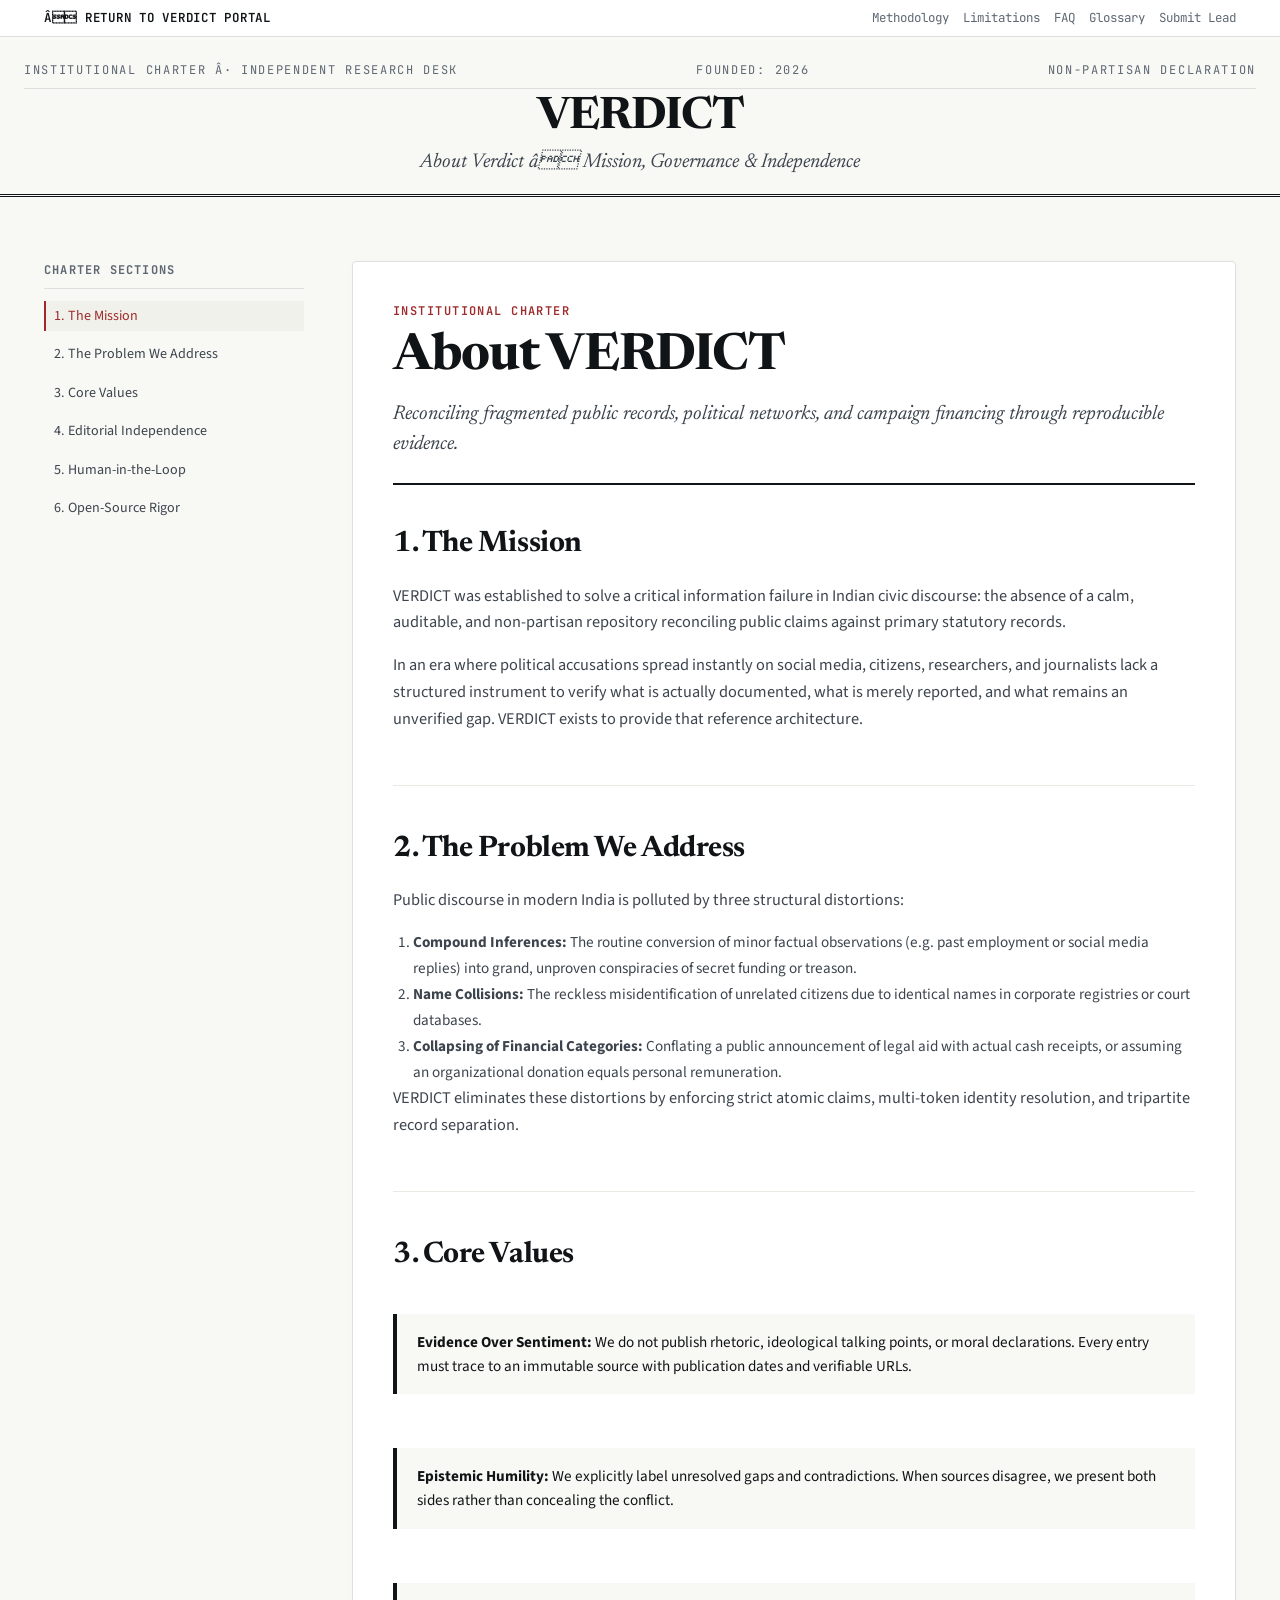
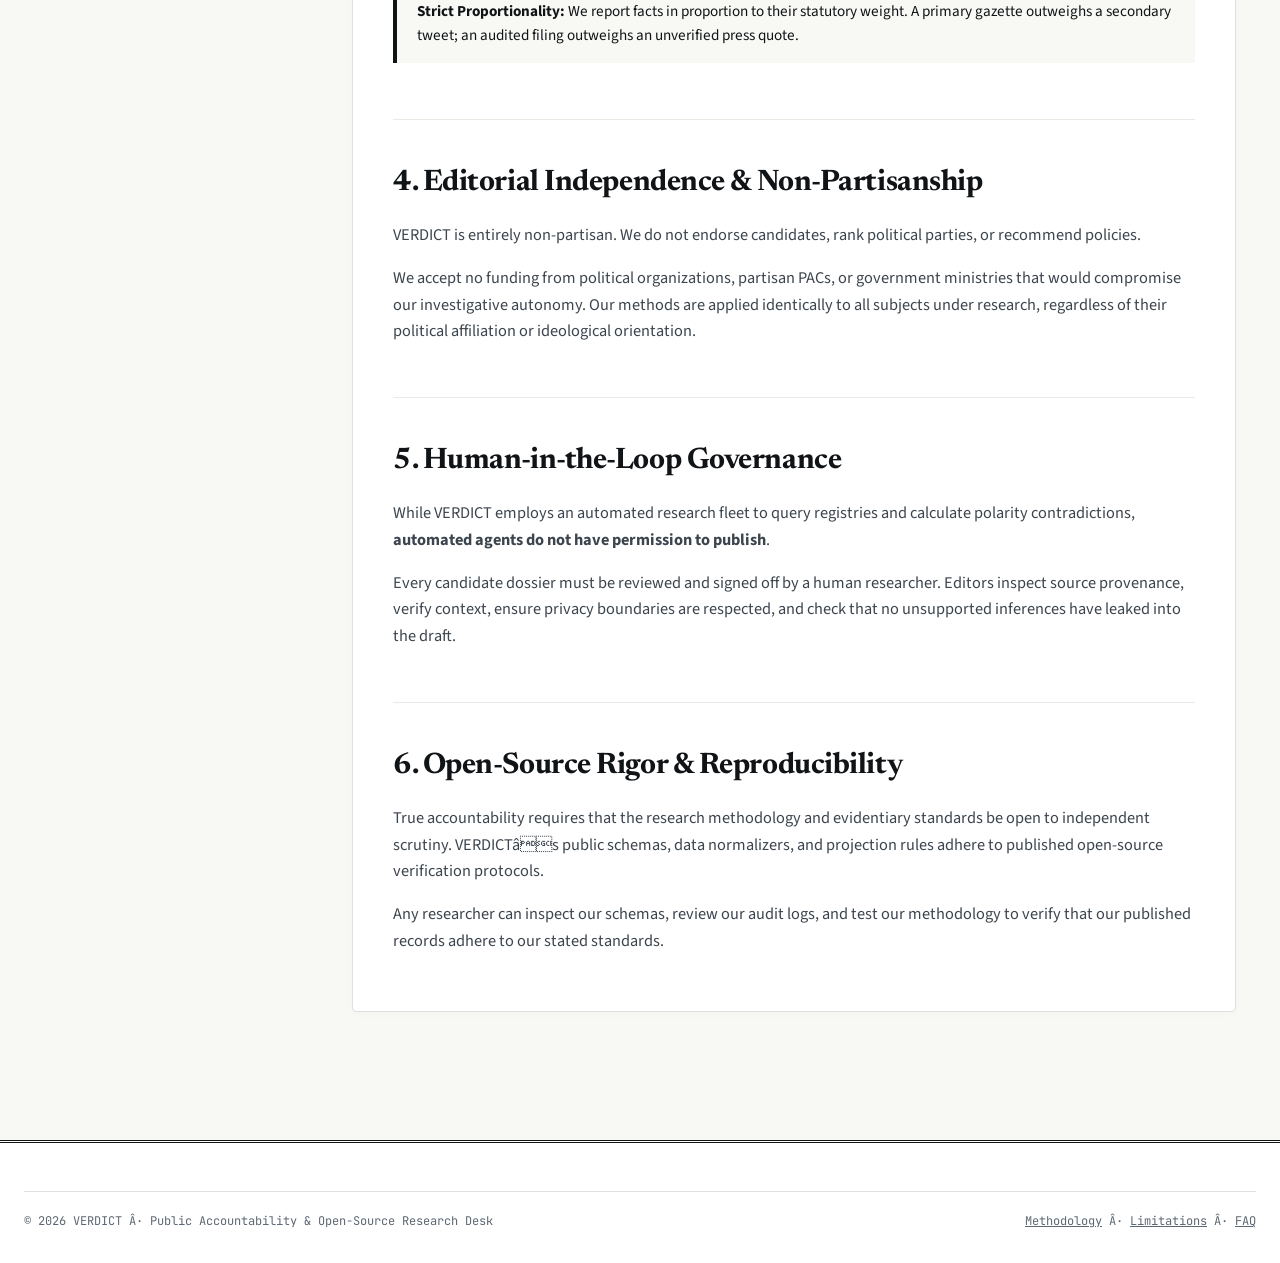
==== about.html @ 68ab7058 "Sync public dossier and historical X research layer" ====
<!doctype html>
<html lang="en">
<head>
  <meta charset="utf-8">
  <meta name="viewport" content="width=device-width, initial-scale=1">
  <meta name="robots" content="index, follow">
  <title>About VERDICT Â· Institutional Charter &amp; Mission</title>
  <meta name="description" content="The mission, governance, and institutional charter of VERDICT: independent, evidence-first public accountability research in India.">
  <link rel="stylesheet" href="./css/style.css">
  <link rel="icon" href="data:image/svg+xml,<svg xmlns=%22http://www.w3.org/2000/svg%22 viewBox=%220 0 100 100%22><text y=%22.9em%22 font-size=%2290%22>âï¸</text></svg>">
</head>
<body>

  <!-- Top Utility Bar -->
  <aside class="top-utility" aria-label="Publication status">
    <div class="top-utility-inner">
      <div class="utility-left">
        <a href="./" class="live-pill" style="color: var(--ink);">
          â Return to VERDICT Portal
        </a>
      </div>
      <div class="utility-right">
        <a href="./methodology.html">Methodology</a>
        <a href="./limitations.html">Limitations</a>
        <a href="./faq.html">FAQ</a>
        <a href="./glossary.html">Glossary</a>
        <a href="./contribute.html">Submit Lead</a>
      </div>
    </div>
  </aside>

  <!-- Editorial Masthead (Compact) -->
  <header class="masthead" style="padding: 24px 24px 16px;">
    <div class="masthead-inner">
      <div class="masthead-topline">
        <span>INSTITUTIONAL CHARTER Â· INDEPENDENT RESEARCH DESK</span>
        <span>FOUNDED: 2026</span>
        <span>NON-PARTISAN DECLARATION</span>
      </div>
      <h1 class="masthead-brand" style="font-size: 2.8rem; margin: 6px 0;">
        <a href="./">VERDICT</a>
      </h1>
      <p class="masthead-descriptor" style="margin-bottom: 0;">
        About Verdict â Mission, Governance &amp; Independence
      </p>
    </div>
  </header>

  <main class="main-wrapper">
    <div class="doc-layout">

      <nav class="doc-sidebar" aria-label="About Navigation">
        <div class="doc-nav-title">Charter Sections</div>
        <ul class="doc-toc-links">
          <li><a href="#mission" class="active">1. The Mission</a></li>
          <li><a href="#the-problem">2. The Problem We Address</a></li>
          <li><a href="#core-values">3. Core Values</a></li>
          <li><a href="#independence">4. Editorial Independence</a></li>
          <li><a href="#human-governance">5. Human-in-the-Loop</a></li>
          <li><a href="#open-source">6. Open-Source Rigor</a></li>
        </ul>
      </nav>

      <article class="doc-content">
        <header class="doc-header">
          <span class="kicker">Institutional Charter</span>
          <h1>About VERDICT</h1>
          <p class="doc-dek">
            Reconciling fragmented public records, political networks, and campaign financing through reproducible evidence.
          </p>
        </header>

        <!-- Section 1 -->
        <section id="mission" class="doc-section">
          <h2>1. The Mission</h2>
          <p>
            VERDICT was established to solve a critical information failure in Indian civic discourse: the absence of a calm, auditable, and non-partisan repository reconciling public claims against primary statutory records.
          </p>
          <p>
            In an era where political accusations spread instantly on social media, citizens, researchers, and journalists lack a structured instrument to verify what is actually documented, what is merely reported, and what remains an unverified gap. VERDICT exists to provide that reference architecture.
          </p>
        </section>

        <!-- Section 2 -->
        <section id="the-problem" class="doc-section">
          <h2>2. The Problem We Address</h2>
          <p>
            Public discourse in modern India is polluted by three structural distortions:
          </p>
          <ol style="margin-left: 20px; font-size: 0.95rem; color: var(--ink-secondary); line-height: 1.7;">
            <li><strong>Compound Inferences:</strong> The routine conversion of minor factual observations (e.g. past employment or social media replies) into grand, unproven conspiracies of secret funding or treason.</li>
            <li><strong>Name Collisions:</strong> The reckless misidentification of unrelated citizens due to identical names in corporate registries or court databases.</li>
            <li><strong>Collapsing of Financial Categories:</strong> Conflating a public announcement of legal aid with actual cash receipts, or assuming an organizational donation equals personal remuneration.</li>
          </ol>
          <p>
            VERDICT eliminates these distortions by enforcing strict atomic claims, multi-token identity resolution, and tripartite record separation.
          </p>
        </section>

        <!-- Section 3 -->
        <section id="core-values" class="doc-section">
          <h2>3. Core Values</h2>
          <div style="display: grid; gap: 14px; margin-top: 14px;">
            <div class="callout-principle">
              <strong>Evidence Over Sentiment:</strong> We do not publish rhetoric, ideological talking points, or moral declarations. Every entry must trace to an immutable source with publication dates and verifiable URLs.
            </div>
            <div class="callout-principle">
              <strong>Epistemic Humility:</strong> We explicitly label unresolved gaps and contradictions. When sources disagree, we present both sides rather than concealing the conflict.
            </div>
            <div class="callout-principle">
              <strong>Strict Proportionality:</strong> We report facts in proportion to their statutory weight. A primary gazette outweighs a secondary tweet; an audited filing outweighs an unverified press quote.
            </div>
          </div>
        </section>

        <!-- Section 4 -->
        <section id="independence" class="doc-section">
          <h2>4. Editorial Independence &amp; Non-Partisanship</h2>
          <p>
            VERDICT is entirely non-partisan. We do not endorse candidates, rank political parties, or recommend policies.
          </p>
          <p>
            We accept no funding from political organizations, partisan PACs, or government ministries that would compromise our investigative autonomy. Our methods are applied identically to all subjects under research, regardless of their political affiliation or ideological orientation.
          </p>
        </section>

        <!-- Section 5 -->
        <section id="human-governance" class="doc-section">
          <h2>5. Human-in-the-Loop Governance</h2>
          <p>
            While VERDICT employs an automated research fleet to query registries and calculate polarity contradictions, <strong>automated agents do not have permission to publish</strong>.
          </p>
          <p>
            Every candidate dossier must be reviewed and signed off by a human researcher. Editors inspect source provenance, verify context, ensure privacy boundaries are respected, and check that no unsupported inferences have leaked into the draft.
          </p>
        </section>

        <!-- Section 6 -->
        <section id="open-source" class="doc-section">
          <h2>6. Open-Source Rigor &amp; Reproducibility</h2>
          <p>
            True accountability requires that the research methodology and evidentiary standards be open to independent scrutiny. VERDICTâs public schemas, data normalizers, and projection rules adhere to published open-source verification protocols.
          </p>
          <p>
            Any researcher can inspect our schemas, review our audit logs, and test our methodology to verify that our published records adhere to our stated standards.
          </p>
        </section>

      </article>
    </div>
  </main>

  <!-- Publication Footer -->
  <footer class="site-footer">
    <div class="footer-inner">
      <div class="footer-bottom">
        <span>&copy; 2026 VERDICT Â· Public Accountability &amp; Open-Source Research Desk</span>
        <span><a href="./methodology.html" style="text-decoration: underline;">Methodology</a> Â· <a href="./limitations.html" style="text-decoration: underline;">Limitations</a> Â· <a href="./faq.html" style="text-decoration: underline;">FAQ</a></span>
      </div>
    </div>
  </footer>

  <!-- Gliding Smooth Scroll (Lenis Engine) -->
  <script src="./js/vendor/lenis.min.js"></script>
  <script src="./js/smooth-scroll.js"></script>
</body>
</html>
---- css/style.css ----
/* ==========================================================================
   VERDICT DESIGN SYSTEM
   Editorial Newsroom & Public-Records Intelligence Platform
   ========================================================================== */

@import url('https://fonts.googleapis.com/css2?family=Cinzel:wght@600;700;800;900&family=Newsreader:ital,opsz,wght@0,6..72,400;0,6..72,500;0,6..72,600;0,6..72,700;1,6..72,400;1,6..72,500;1,6..72,600&family=Source+Sans+3:ital,wght@0,300;0,400;0,500;0,600;0,700;1,400;1,600&family=JetBrains+Mono:wght@400;500;600&display=swap');

:root {
  /* Color System â Warm Newsprint & Deep Charcoal */
  --bg: #f8f8f5;
  --bg-subtle: #f1f1eb;
  --surface: #ffffff;
  --surface-alt: #f4f4ee;
  
  --ink: #111417;
  --ink-secondary: #3c444d;
  --ink-muted: #5e6873;
  --ink-faint: #89939e;
  
  --border: #dfdfe0;
  --border-subtle: #eaeae5;
  --border-strong: #111417;
  
  /* Single Muted Investigative Red Accent */
  --accent: #9e2a2b;
  --accent-soft: #fbf0f0;
  --accent-border: #e8c4c4;
  --accent-hover: #7f1d1d;
  
  /* Evidence Classification Palette (Restrained, Muted) */
  --state-doc-bg: #eef4f8;
  --state-doc-text: #1b4965;
  --state-doc-border: #cadce8;
  
  --state-rep-bg: #f7f4ee;
  --state-rep-text: #6e4b2d;
  --state-rep-border: #e5dac9;
  
  --state-gap-bg: #fcf8ed;
  --state-gap-text: #855a15;
  --state-gap-border: #ebdcb9;
  
  --state-ver-bg: #edf7f1;
  --state-ver-text: #1e5638;
  --state-ver-border: #c4e5d1;

  /* Typography Families */
  --font-serif: 'Newsreader', Georgia, 'Times New Roman', serif;
  --font-sans: 'Source Sans 3', -apple-system, BlinkMacSystemFont, 'Segoe UI', Roboto, Helvetica, Arial, sans-serif;
  --font-mono: 'JetBrains Mono', 'IBM Plex Mono', SFMono-Regular, Menlo, Monaco, Consolas, monospace;
  --font-display: 'Cinzel', 'Newsreader', serif;

  /* Layout Constants */
  --max-width: 1240px;
  --max-width-narrow: 840px;
  --header-height: 52px;
  --radius-xs: 2px;
  --radius-sm: 4px;
  --radius-md: 6px;
  --radius-lg: 8px;
}

/* Base Reset & Typography Setup */
*, *::before, *::after {
  box-sizing: border-box;
  margin: 0;
  padding: 0;
}

html {
  font-size: 16px;
  scroll-behavior: smooth;
  text-rendering: optimizeLegibility;
  -webkit-font-smoothing: antialiased;
  background-color: var(--bg);
  color: var(--ink);
}

body {
  font-family: var(--font-sans);
  font-size: 1.05rem;
  line-height: 1.6;
  background-color: var(--bg);
  color: var(--ink);
  min-height: 100vh;
}

a {
  color: inherit;
  text-decoration: none;
  transition: color 0.15s ease, border-color 0.15s ease;
}

img {
  max-width: 100%;
  height: auto;
  display: block;
}

button, input, select, textarea {
  font-family: inherit;
  font-size: inherit;
}

/* Top Utility Bar */
.top-utility {
  background: var(--surface);
  border-bottom: 1px solid var(--border);
  font-size: 0.78rem;
  font-family: var(--font-mono);
  color: var(--ink-muted);
  position: sticky;
  top: 0;
  z-index: 50;
}

.top-utility-inner {
  max-width: var(--max-width);
  margin: 0 auto;
  padding: 8px 24px;
  display: flex;
  justify-content: space-between;
  align-items: center;
  gap: 16px;
}

.utility-left {
  display: flex;
  align-items: center;
  gap: 16px;
}

.live-pill {
  display: inline-flex;
  align-items: center;
  gap: 6px;
  color: var(--accent);
  font-weight: 600;
  letter-spacing: 0.06em;
  text-transform: uppercase;
}

.live-dot {
  width: 7px;
  height: 7px;
  background-color: var(--accent);
  border-radius: 50%;
  display: inline-block;
  box-shadow: 0 0 0 2px rgba(158, 42, 43, 0.2);
}

.utility-sep {
  color: var(--border);
}

.utility-right {
  display: flex;
  align-items: center;
  gap: 14px;
}

.utility-right a:hover {
  color: var(--ink);
  text-decoration: underline;
}

.search-shortcut-btn {
  background: var(--bg-subtle);
  border: 1px solid var(--border);
  border-radius: var(--radius-sm);
  padding: 3px 8px;
  font-size: 0.72rem;
  color: var(--ink-secondary);
  cursor: pointer;
  display: inline-flex;
  align-items: center;
  gap: 6px;
  transition: all 0.15s ease;
}

.search-shortcut-btn:hover {
  background: var(--surface);
  border-color: var(--ink-muted);
  color: var(--ink);
}

.kbd-key {
  background: var(--surface);
  border: 1px solid var(--border);
  border-radius: var(--radius-xs);
  padding: 1px 4px;
  font-size: 0.68rem;
  box-shadow: 0 1px 0 rgba(0,0,0,0.06);
}

/* Master Publication Masthead */
.masthead {
  border-bottom: 3px double var(--border-strong);
  padding: 32px 24px 20px;
  background-color: var(--bg);
}

.masthead-inner {
  max-width: var(--max-width);
  margin: 0 auto;
  text-align: center;
}

.masthead-topline {
  font-family: var(--font-mono);
  font-size: 0.75rem;
  text-transform: uppercase;
  letter-spacing: 0.14em;
  color: var(--ink-muted);
  margin-bottom: 8px;
  display: flex;
  justify-content: space-between;
  align-items: center;
  border-bottom: 1px solid var(--border);
  padding-bottom: 8px;
}

.masthead-brand {
  font-family: var(--font-serif);
  font-size: clamp(3.2rem, 8vw, 6.4rem);
  font-weight: 700;
  line-height: 0.95;
  letter-spacing: -0.03em;
  color: var(--ink);
  margin: 12px 0 8px;
  text-transform: uppercase;
}

.masthead-brand a {
  color: var(--ink);
}

.masthead-descriptor {
  font-family: var(--font-serif);
  font-style: italic;
  font-size: clamp(1rem, 2vw, 1.25rem);
  color: var(--ink-secondary);
  max-width: 720px;
  margin: 0 auto 16px;
}

.masthead-nav {
  display: flex;
  justify-content: center;
  flex-wrap: wrap;
  gap: 2px 24px;
  border-top: 1px solid var(--border);
  padding-top: 12px;
  margin-top: 12px;
  font-size: 0.88rem;
  font-weight: 600;
  text-transform: uppercase;
  letter-spacing: 0.06em;
}

.masthead-nav a {
  padding: 4px 6px;
  color: var(--ink-secondary);
  border-bottom: 2px solid transparent;
}

.masthead-nav a:hover,
.masthead-nav a.active {
  color: var(--accent);
  border-bottom-color: var(--accent);
}

/* Main Container */
.main-wrapper {
  max-width: var(--max-width);
  margin: 0 auto;
  padding: 32px 24px 64px;
}

/* Section Header (Editorial Style) */
.section-header {
  border-bottom: 1px solid var(--border-strong);
  padding-bottom: 10px;
  margin-bottom: 24px;
  display: flex;
  justify-content: space-between;
  align-items: baseline;
  flex-wrap: wrap;
  gap: 12px;
}

.section-title {
  font-family: var(--font-serif);
  font-size: 1.85rem;
  font-weight: 700;
  letter-spacing: -0.02em;
  color: var(--ink);
  display: flex;
  align-items: center;
  gap: 12px;
}

.section-num {
  font-family: var(--font-mono);
  font-size: 0.85rem;
  font-weight: 600;
  color: var(--accent);
}

.section-meta {
  font-family: var(--font-mono);
  font-size: 0.78rem;
  color: var(--ink-muted);
}

/* Eyebrows & Kickers */
.kicker {
  font-family: var(--font-mono);
  font-size: 0.75rem;
  font-weight: 600;
  text-transform: uppercase;
  letter-spacing: 0.12em;
  color: var(--accent);
  margin-bottom: 8px;
  display: block;
}

/* Primary Hero / Lead Investigation (Broadsheet Layout) */
.lead-dossier {
  display: grid;
  grid-template-columns: minmax(0, 1.85fr) minmax(320px, 1fr);
  gap: 36px;
  margin-bottom: 48px;
  padding-bottom: 48px;
  border-bottom: 1px solid var(--border);
}

.lead-article {
  display: flex;
  flex-direction: column;
}

.lead-headline {
  font-family: var(--font-serif);
  font-size: clamp(2.2rem, 4.2vw, 3.4rem);
  font-weight: 700;
  line-height: 1.08;
  letter-spacing: -0.025em;
  color: var(--ink);
  margin: 6px 0 16px;
}

.lead-dek {
  font-family: var(--font-serif);
  font-size: clamp(1.18rem, 1.8vw, 1.35rem);
  font-style: italic;
  line-height: 1.45;
  color: var(--ink-secondary);
  margin-bottom: 20px;
  border-left: 3px solid var(--accent);
  padding-left: 16px;
}

.lead-meta-strip {
  display: flex;
  flex-wrap: wrap;
  gap: 12px 20px;
  padding: 10px 0;
  border-top: 1px solid var(--border);
  border-bottom: 1px solid var(--border);
  font-family: var(--font-mono);
  font-size: 0.78rem;
  color: var(--ink-muted);
  margin-bottom: 24px;
}

.lead-meta-strip b {
  color: var(--ink);
}

/* The Tripartite Verdict Box */
.verdict-box {
  background: var(--surface);
  border: 1px solid var(--border);
  border-top: 3px solid var(--border-strong);
  border-radius: var(--radius-sm);
  padding: 24px;
  margin-top: 16px;
}

.verdict-box-header {
  display: flex;
  justify-content: space-between;
  align-items: center;
  border-bottom: 1px solid var(--border-subtle);
  padding-bottom: 10px;
  margin-bottom: 16px;
}

.verdict-box-title {
  font-family: var(--font-serif);
  font-weight: 700;
  font-size: 1.15rem;
  text-transform: uppercase;
  letter-spacing: 0.06em;
  color: var(--ink);
}

.triad-grid {
  display: grid;
  grid-template-columns: repeat(3, 1fr);
  gap: 20px;
}

.triad-col {
  display: flex;
  flex-direction: column;
}

.triad-col-header {
  font-family: var(--font-mono);
  font-size: 0.72rem;
  font-weight: 600;
  text-transform: uppercase;
  letter-spacing: 0.08em;
  padding-bottom: 6px;
  margin-bottom: 8px;
  border-bottom: 2px solid;
}

.triad-col.doc .triad-col-header {
  color: var(--state-doc-text);
  border-color: var(--state-doc-text);
}

.triad-col.rep .triad-col-header {
  color: var(--state-rep-text);
  border-color: var(--state-rep-text);
}

.triad-col.gap .triad-col-header {
  color: var(--state-gap-text);
  border-color: var(--state-gap-text);
}

.triad-col p {
  font-size: 0.92rem;
  line-height: 1.5;
  color: var(--ink-secondary);
}

/* Lead Sidebar (Dossier At A Glance) */
.lead-sidebar {
  display: flex;
  flex-direction: column;
  gap: 20px;
}

.dossier-card {
  background: var(--surface);
  border: 1px solid var(--border);
  border-radius: var(--radius-sm);
  padding: 20px;
}

.dossier-card-title {
  font-family: var(--font-mono);
  font-size: 0.78rem;
  font-weight: 600;
  text-transform: uppercase;
  letter-spacing: 0.1em;
  color: var(--ink-muted);
  border-bottom: 1px solid var(--border-subtle);
  padding-bottom: 8px;
  margin-bottom: 12px;
}

.subject-badge {
  display: flex;
  align-items: center;
  justify-content: space-between;
  margin-bottom: 10px;
}

.subject-name {
  font-family: var(--font-serif);
  font-size: 1.45rem;
  font-weight: 700;
  color: var(--ink);
}

.subject-status {
  font-family: var(--font-mono);
  font-size: 0.7rem;
  font-weight: 600;
  padding: 2px 6px;
  border-radius: var(--radius-xs);
  background: var(--state-ver-bg);
  color: var(--state-ver-text);
  border: 1px solid var(--state-ver-border);
  text-transform: uppercase;
}

.subject-desc {
  font-size: 0.88rem;
  color: var(--ink-secondary);
  line-height: 1.45;
  margin-bottom: 16px;
}

.metrics-matrix {
  display: grid;
  grid-template-columns: repeat(2, 1fr);
  gap: 8px;
  margin-top: 12px;
}

.metric-cell {
  background: var(--bg);
  border: 1px solid var(--border-subtle);
  border-radius: var(--radius-xs);
  padding: 10px;
  text-align: center;
}

.metric-val {
  font-family: var(--font-mono);
  font-size: 1.6rem;
  font-weight: 700;
  color: var(--ink);
  line-height: 1;
}

.metric-lbl {
  font-family: var(--font-mono);
  font-size: 0.68rem;
  text-transform: uppercase;
  color: var(--ink-muted);
  letter-spacing: 0.06em;
  margin-top: 4px;
}

/* Quick Jump Anchors */
.toc-list {
  list-style: none;
  display: flex;
  flex-direction: column;
  gap: 6px;
}

.toc-link {
  display: flex;
  justify-content: space-between;
  align-items: center;
  font-size: 0.86rem;
  font-weight: 500;
  color: var(--ink-secondary);
  padding: 6px 8px;
  border-radius: var(--radius-xs);
  transition: all 0.15s ease;
}

.toc-link:hover {
  background: var(--bg-subtle);
  color: var(--accent);
  padding-left: 12px;
}

.toc-num {
  font-family: var(--font-mono);
  font-size: 0.72rem;
  color: var(--ink-muted);
}

/* Research Search & Filter Station */
.search-station {
  background: var(--surface);
  border: 1px solid var(--border);
  border-radius: var(--radius-sm);
  padding: 24px;
  margin-bottom: 40px;
  box-shadow: 0 2px 4px rgba(0,0,0,0.02);
}

.search-input-wrap {
  position: relative;
  margin-bottom: 16px;
}

.search-input {
  width: 100%;
  padding: 14px 18px 14px 44px;
  font-size: 1.1rem;
  border: 2px solid var(--border);
  border-radius: var(--radius-sm);
  background: var(--bg);
  color: var(--ink);
  transition: border-color 0.15s ease, background 0.15s ease;
}

.search-input:focus {
  outline: none;
  border-color: var(--border-strong);
  background: var(--surface);
}

.search-icon {
  position: absolute;
  left: 16px;
  top: 50%;
  transform: translateY(-50%);
  color: var(--ink-muted);
  font-size: 1.1rem;
  pointer-events: none;
}

.search-clear-btn {
  position: absolute;
  right: 14px;
  top: 50%;
  transform: translateY(-50%);
  background: none;
  border: none;
  color: var(--ink-muted);
  cursor: pointer;
  font-size: 0.85rem;
  padding: 4px;
  display: none;
}

.search-clear-btn:hover {
  color: var(--ink);
}

.filter-bar {
  display: flex;
  flex-wrap: wrap;
  gap: 8px;
  align-items: center;
}

.filter-label {
  font-family: var(--font-mono);
  font-size: 0.72rem;
  text-transform: uppercase;
  color: var(--ink-muted);
  margin-right: 6px;
}

.filter-chip {
  background: var(--bg-subtle);
  border: 1px solid var(--border);
  border-radius: var(--radius-xs);
  padding: 5px 12px;
  font-family: var(--font-mono);
  font-size: 0.75rem;
  color: var(--ink-secondary);
  cursor: pointer;
  transition: all 0.15s ease;
  user-select: none;
}

.filter-chip:hover {
  background: var(--surface);
  border-color: var(--ink-secondary);
  color: var(--ink);
}

.filter-chip.active {
  background: var(--ink);
  color: #fff;
  border-color: var(--ink);
}

.filter-chip .chip-count {
  opacity: 0.75;
  font-size: 0.7rem;
  margin-left: 4px;
}

.active-filter-alert {
  margin-top: 12px;
  padding: 8px 12px;
  background: var(--accent-soft);
  border: 1px solid var(--accent-border);
  border-radius: var(--radius-xs);
  font-size: 0.82rem;
  color: var(--accent);
  display: none;
  justify-content: space-between;
  align-items: center;
}

.active-filter-alert button {
  background: none;
  border: none;
  color: var(--accent);
  font-weight: 700;
  cursor: pointer;
  text-decoration: underline;
}

/* Evidence Ledger (Document Cards) */
.evidence-stream {
  display: grid;
  gap: 16px;
  margin-bottom: 48px;
}

.evidence-row {
  background: var(--surface);
  border: 1px solid var(--border);
  border-radius: var(--radius-sm);
  padding: 20px 24px;
  transition: border-color 0.15s ease, box-shadow 0.15s ease;
}

.evidence-row:hover {
  border-color: var(--ink-secondary);
  box-shadow: 0 2px 6px rgba(0,0,0,0.03);
}

.evidence-top {
  display: flex;
  justify-content: space-between;
  align-items: center;
  flex-wrap: wrap;
  gap: 8px;
  margin-bottom: 12px;
}

.evidence-id-badge {
  font-family: var(--font-mono);
  font-size: 0.75rem;
  font-weight: 600;
  color: var(--ink-muted);
}

.state-badge {
  font-family: var(--font-mono);
  font-size: 0.7rem;
  font-weight: 600;
  letter-spacing: 0.05em;
  padding: 2px 8px;
  border-radius: var(--radius-xs);
  border: 1px solid;
  text-transform: uppercase;
}

.state-badge.documented {
  background: var(--state-doc-bg);
  color: var(--state-doc-text);
  border-color: var(--state-doc-border);
}

.state-badge.reported {
  background: var(--state-rep-bg);
  color: var(--state-rep-text);
  border-color: var(--state-rep-border);
}

.state-badge.unresolved {
  background: var(--state-gap-bg);
  color: var(--state-gap-text);
  border-color: var(--state-gap-border);
}

.evidence-title {
  font-family: var(--font-serif);
  font-size: 1.35rem;
  font-weight: 600;
  line-height: 1.25;
  color: var(--ink);
  margin-bottom: 8px;
}

.evidence-claim {
  font-size: 1.02rem;
  line-height: 1.55;
  color: var(--ink-secondary);
  margin-bottom: 12px;
}

.evidence-note {
  background: var(--bg);
  border-left: 2px solid var(--border-strong);
  padding: 8px 12px;
  font-size: 0.85rem;
  color: var(--ink-muted);
  margin-bottom: 14px;
}

.evidence-footer {
  display: flex;
  justify-content: space-between;
  align-items: center;
  flex-wrap: wrap;
  gap: 10px;
  font-family: var(--font-mono);
  font-size: 0.78rem;
  color: var(--ink-muted);
  border-top: 1px solid var(--border-subtle);
  padding-top: 12px;
}

.source-attribution {
  display: inline-flex;
  align-items: center;
  gap: 6px;
}

.source-link-btn {
  color: var(--accent);
  font-weight: 600;
  display: inline-flex;
  align-items: center;
  gap: 4px;
}

.source-link-btn:hover {
  text-decoration: underline;
  color: var(--accent-hover);
}

/* Entity Explorer */
.entities-grid {
  display: grid;
  grid-template-columns: repeat(auto-fill, minmax(260px, 1fr));
  gap: 16px;
  margin-bottom: 48px;
}

.entity-card {
  background: var(--surface);
  border: 1px solid var(--border);
  border-radius: var(--radius-sm);
  padding: 16px 20px;
  cursor: pointer;
  transition: all 0.15s ease;
  position: relative;
}

.entity-card:hover {
  border-color: var(--ink);
  transform: translateY(-1px);
  box-shadow: 0 3px 6px rgba(0,0,0,0.04);
}

.entity-card.selected {
  border-color: var(--accent);
  background: var(--surface);
  box-shadow: 0 0 0 1px var(--accent);
}

.entity-type-badge {
  font-family: var(--font-mono);
  font-size: 0.68rem;
  text-transform: uppercase;
  letter-spacing: 0.08em;
  color: var(--ink-muted);
  margin-bottom: 6px;
}

.entity-name {
  font-family: var(--font-serif);
  font-size: 1.25rem;
  font-weight: 700;
  color: var(--ink);
  margin-bottom: 6px;
}

.entity-role {
  font-size: 0.85rem;
  color: var(--ink-secondary);
  line-height: 1.4;
  margin-bottom: 12px;
}

.entity-pivots {
  font-family: var(--font-mono);
  font-size: 0.72rem;
  color: var(--ink-muted);
  border-top: 1px solid var(--border-subtle);
  padding-top: 8px;
  display: flex;
  justify-content: space-between;
}

/* Chronology Timeline */
.timeline-stream {
  position: relative;
  padding-left: 32px;
  margin-bottom: 48px;
}

.timeline-stream::before {
  content: "";
  position: absolute;
  left: 9px;
  top: 8px;
  bottom: 8px;
  width: 2px;
  background-color: var(--border);
}

.timeline-entry {
  position: relative;
  margin-bottom: 28px;
}

.timeline-entry::before {
  content: "";
  position: absolute;
  left: -32px;
  top: 6px;
  width: 10px;
  height: 10px;
  background: var(--surface);
  border: 2px solid var(--border-strong);
  border-radius: 50%;
  z-index: 2;
}

.timeline-entry.featured::before {
  background: var(--accent);
  border-color: var(--accent);
}

.timeline-date-label {
  font-family: var(--font-mono);
  font-size: 0.75rem;
  font-weight: 600;
  color: var(--accent);
  text-transform: uppercase;
  margin-bottom: 4px;
}

.timeline-content-card {
  background: var(--surface);
  border: 1px solid var(--border);
  border-radius: var(--radius-sm);
  padding: 16px 20px;
}

.timeline-entry-title {
  font-family: var(--font-serif);
  font-size: 1.2rem;
  font-weight: 600;
  color: var(--ink);
  margin-bottom: 6px;
}

.timeline-entry-desc {
  font-size: 0.92rem;
  color: var(--ink-secondary);
  line-height: 1.5;
  margin-bottom: 10px;
}

.timeline-entry-footer {
  font-family: var(--font-mono);
  font-size: 0.72rem;
  color: var(--ink-muted);
  display: flex;
  justify-content: space-between;
  align-items: center;
}

/* Public Money Trail Ledger */
.funding-ledger {
  background: var(--surface);
  border: 1px solid var(--border);
  border-radius: var(--radius-sm);
  overflow: hidden;
  margin-bottom: 48px;
}

.ledger-table {
  width: 100%;
  border-collapse: collapse;
  text-align: left;
}

.ledger-table th {
  background: var(--bg-subtle);
  font-family: var(--font-mono);
  font-size: 0.72rem;
  text-transform: uppercase;
  letter-spacing: 0.08em;
  color: var(--ink-muted);
  padding: 12px 16px;
  border-bottom: 1px solid var(--border);
}

.ledger-table td {
  padding: 16px;
  border-bottom: 1px solid var(--border-subtle);
  font-size: 0.92rem;
  vertical-align: top;
}

.ledger-table tr:last-child td {
  border-bottom: none;
}

.ledger-amt {
  font-family: var(--font-mono);
  font-size: 1.2rem;
  font-weight: 700;
  color: var(--ink);
}

.ledger-amt.unknown {
  color: var(--ink-muted);
}

/* Open Questions & Evidence Gaps */
.questions-grid {
  display: grid;
  grid-template-columns: repeat(2, 1fr);
  gap: 20px;
  margin-bottom: 48px;
}

.question-card {
  background: var(--surface);
  border: 1px solid var(--border);
  border-radius: var(--radius-sm);
  padding: 24px;
  display: flex;
  flex-direction: column;
}

.question-num {
  font-family: var(--font-mono);
  font-size: 1.25rem;
  font-weight: 700;
  color: var(--accent);
  margin-bottom: 8px;
}

.question-text {
  font-family: var(--font-serif);
  font-size: 1.2rem;
  font-weight: 600;
  color: var(--ink);
  line-height: 1.35;
  margin-bottom: 10px;
}

.question-context {
  font-size: 0.88rem;
  color: var(--ink-secondary);
  line-height: 1.5;
  margin-top: auto;
  border-top: 1px solid var(--border-subtle);
  padding-top: 10px;
}

/* Institutional Methodology Section */
.methodology-block {
  background: var(--surface);
  border: 1px solid var(--border);
  border-left: 4px solid var(--border-strong);
  border-radius: var(--radius-sm);
  padding: 28px;
  margin-bottom: 48px;
}

.methodology-grid {
  display: grid;
  grid-template-columns: repeat(4, 1fr);
  gap: 24px;
  margin-top: 20px;
}

.methodology-col h4 {
  font-family: var(--font-serif);
  font-size: 1.05rem;
  font-weight: 700;
  color: var(--ink);
  margin-bottom: 6px;
}

.methodology-col p {
  font-size: 0.85rem;
  color: var(--ink-secondary);
  line-height: 1.5;
}

/* Contribute Callout */
.contribute-banner {
  background: var(--bg-subtle);
  border: 1px solid var(--border);
  border-radius: var(--radius-sm);
  padding: 32px;
  display: flex;
  justify-content: space-between;
  align-items: center;
  flex-wrap: wrap;
  gap: 24px;
  margin-bottom: 48px;
}

.contribute-content h3 {
  font-family: var(--font-serif);
  font-size: 1.75rem;
  font-weight: 700;
  color: var(--ink);
  margin-bottom: 6px;
}

.contribute-content p {
  font-size: 0.95rem;
  color: var(--ink-secondary);
  max-width: 680px;
}

.btn-primary {
  display: inline-flex;
  align-items: center;
  gap: 8px;
  background: var(--ink);
  color: #fff;
  border: 1px solid var(--ink);
  border-radius: var(--radius-sm);
  padding: 12px 20px;
  font-weight: 600;
  font-size: 0.92rem;
  cursor: pointer;
  transition: all 0.15s ease;
}

.btn-primary:hover {
  background: var(--accent);
  border-color: var(--accent);
  color: #fff;
}

/* Publication Footer */
.site-footer {
  border-top: 3px double var(--border-strong);
  background: var(--surface);
  padding: 48px 24px 32px;
}

.footer-inner {
  max-width: var(--max-width);
  margin: 0 auto;
}

.footer-top {
  display: grid;
  grid-template-columns: 2fr 1fr 1fr;
  gap: 40px;
  margin-bottom: 40px;
}

.footer-brand h4 {
  font-family: var(--font-serif);
  font-size: 1.6rem;
  font-weight: 700;
  color: var(--ink);
  letter-spacing: -0.02em;
  margin-bottom: 8px;
}

.footer-brand p {
  font-size: 0.88rem;
  color: var(--ink-secondary);
  max-width: 480px;
  line-height: 1.5;
}

.footer-col h5 {
  font-family: var(--font-mono);
  font-size: 0.72rem;
  text-transform: uppercase;
  letter-spacing: 0.1em;
  color: var(--ink-muted);
  margin-bottom: 12px;
}

.footer-col ul {
  list-style: none;
  display: flex;
  flex-direction: column;
  gap: 8px;
  font-size: 0.88rem;
}

.footer-col a:hover {
  color: var(--accent);
  text-decoration: underline;
}

.footer-bottom {
  border-top: 1px solid var(--border);
  padding-top: 20px;
  display: flex;
  justify-content: space-between;
  align-items: center;
  flex-wrap: wrap;
  gap: 12px;
  font-family: var(--font-mono);
  font-size: 0.75rem;
  color: var(--ink-muted);
}

/* Modal / Drawer for Source Inspection */
.modal-backdrop {
  position: fixed;
  inset: 0;
  background: rgba(17, 20, 23, 0.65);
  backdrop-filter: blur(4px);
  z-index: 100;
  display: none;
  align-items: center;
  justify-content: center;
  padding: 20px;
}

.modal-backdrop.open {
  display: flex;
}

.modal-dialog {
  background: var(--surface);
  border: 1px solid var(--border-strong);
  border-radius: var(--radius-sm);
  max-width: 640px;
  width: 100%;
  max-height: 90vh;
  overflow-y: auto;
  box-shadow: 0 12px 36px rgba(0,0,0,0.18);
  position: relative;
  padding: 28px;
}

.modal-close-btn {
  position: absolute;
  top: 18px;
  right: 18px;
  background: none;
  border: none;
  font-size: 1.5rem;
  cursor: pointer;
  color: var(--ink-muted);
  line-height: 1;
}

.modal-close-btn:hover {
  color: var(--ink);
}

/* Responsive Breakpoints */
@media (max-width: 960px) {
  .lead-dossier {
    grid-template-columns: 1fr;
    gap: 32px;
  }
  .triad-grid {
    grid-template-columns: 1fr;
    gap: 16px;
  }
  .questions-grid {
    grid-template-columns: 1fr;
  }
  .methodology-grid {
    grid-template-columns: 1fr 1fr;
  }
  .footer-top {
    grid-template-columns: 1fr 1fr;
  }
}

@media (max-width: 640px) {
  .masthead-brand {
    font-size: 2.8rem;
  }
  .masthead-topline {
    flex-direction: column;
    gap: 4px;
    text-align: center;
  }
  .masthead-nav {
    gap: 8px 12px;
  }
  .methodology-grid {
    grid-template-columns: 1fr;
  }
  .footer-top {
    grid-template-columns: 1fr;
  }
  .lead-meta-strip {
    flex-direction: column;
    gap: 6px;
  }
  .contribute-banner {
    flex-direction: column;
    align-items: flex-start;
  }
}

/* Target-Centric Research Hero */
.search-hero {
  background: var(--surface);
  border: 1px solid var(--border);
  border-top: 3px solid var(--border-strong);
  border-radius: var(--radius-sm);
  padding: 36px 32px;
  margin-bottom: 40px;
  box-shadow: 0 4px 16px rgba(0,0,0,0.03);
}

.search-hero-title {
  font-family: var(--font-serif);
  font-size: clamp(2rem, 3.8vw, 3rem);
  font-weight: 700;
  line-height: 1.1;
  color: var(--ink);
  letter-spacing: -0.025em;
  margin-bottom: 8px;
}

.search-hero-subtitle {
  font-family: var(--font-serif);
  font-style: italic;
  font-size: clamp(1.05rem, 1.6vw, 1.25rem);
  color: var(--ink-secondary);
  max-width: 820px;
  margin-bottom: 24px;
}

.target-type-selector {
  display: flex;
  flex-wrap: wrap;
  gap: 8px;
  margin-bottom: 18px;
  align-items: center;
}

.target-type-btn {
  background: var(--bg);
  border: 1px solid var(--border);
  border-radius: var(--radius-xs);
  padding: 6px 12px;
  font-family: var(--font-mono);
  font-size: 0.76rem;
  font-weight: 600;
  color: var(--ink-secondary);
  cursor: pointer;
  transition: all 0.15s ease;
}

.target-type-btn:hover {
  background: var(--surface);
  border-color: var(--ink);
  color: var(--ink);
}

.target-type-btn.active {
  background: var(--ink);
  color: #fff;
  border-color: var(--ink);
}

.search-try-prompts {
  display: flex;
  flex-wrap: wrap;
  align-items: baseline;
  gap: 8px;
  font-family: var(--font-mono);
  font-size: 0.76rem;
  color: var(--ink-muted);
  margin-top: 12px;
}

.try-link {
  color: var(--accent);
  text-decoration: underline;
  cursor: pointer;
}

.try-link:hover {
  color: var(--accent-hover);
}

/* Ambiguous Identity Resolution Card */
.disambiguation-panel {
  background: var(--bg-subtle);
  border: 1px solid var(--border);
  border-left: 4px solid #855a15;
  border-radius: var(--radius-sm);
  padding: 20px 24px;
  margin-top: 20px;
  display: none;
}

.disambiguation-title {
  font-family: var(--font-serif);
  font-size: 1.25rem;
  font-weight: 700;
  color: var(--ink);
  margin-bottom: 6px;
}

.disambiguation-note {
  font-size: 0.88rem;
  color: var(--ink-secondary);
  margin-bottom: 16px;
}

.candidate-list {
  display: grid;
  gap: 12px;
}

.candidate-card {
  background: var(--surface);
  border: 1px solid var(--border);
  border-radius: var(--radius-xs);
  padding: 14px 18px;
  display: flex;
  justify-content: space-between;
  align-items: center;
  flex-wrap: wrap;
  gap: 12px;
}

.candidate-info h4 {
  font-family: var(--font-serif);
  font-size: 1.15rem;
  font-weight: 700;
  color: var(--ink);
  margin-bottom: 4px;
}

.candidate-meta {
  font-family: var(--font-mono);
  font-size: 0.74rem;
  color: var(--ink-muted);
}

.identity-badge {
  font-family: var(--font-mono);
  font-size: 0.7rem;
  font-weight: 600;
  text-transform: uppercase;
  padding: 2px 8px;
  border-radius: var(--radius-xs);
  border: 1px solid;
}

.identity-badge.confirmed {
  background: var(--state-ver-bg);
  color: var(--state-ver-text);
  border-color: var(--state-ver-border);
}

.identity-badge.probable {
  background: var(--state-doc-bg);
  color: var(--state-doc-text);
  border-color: var(--state-doc-border);
}

.identity-badge.unresolved {
  background: var(--state-gap-bg);
  color: var(--state-gap-text);
  border-color: var(--state-gap-border);
}

.identity-badge.conflicted {
  background: var(--accent-soft);
  color: var(--accent);
  border-color: var(--accent-border);
}

/* Unindexed Target Explanation */
.unindexed-card {
  background: var(--surface);
  border: 1px solid var(--border);
  border-left: 4px solid var(--accent);
  border-radius: var(--radius-sm);
  padding: 24px;
  margin-top: 20px;
  display: none;
}

.unindexed-card h4 {
  font-family: var(--font-serif);
  font-size: 1.35rem;
  font-weight: 700;
  color: var(--ink);
  margin-bottom: 8px;
}

.unindexed-card p {
  font-size: 0.92rem;
  color: var(--ink-secondary);
  line-height: 1.55;
  margin-bottom: 14px;
}

/* Three Information Layers Guide */
.layers-grid {
  display: grid;
  grid-template-columns: repeat(3, 1fr);
  gap: 20px;
  margin-bottom: 48px;
}

.layer-card {
  background: var(--surface);
  border: 1px solid var(--border);
  border-top: 3px solid var(--border-strong);
  border-radius: var(--radius-sm);
  padding: 24px;
  display: flex;
  flex-direction: column;
}

.layer-num {
  font-family: var(--font-mono);
  font-size: 0.75rem;
  font-weight: 600;
  color: var(--accent);
  text-transform: uppercase;
  letter-spacing: 0.1em;
  margin-bottom: 6px;
}

.layer-title {
  font-family: var(--font-serif);
  font-size: 1.3rem;
  font-weight: 700;
  color: var(--ink);
  margin-bottom: 8px;
}

.layer-desc {
  font-size: 0.9rem;
  color: var(--ink-secondary);
  line-height: 1.5;
  margin-bottom: 16px;
}

.layer-footer {
  margin-top: auto;
  border-top: 1px solid var(--border-subtle);
  padding-top: 12px;
  font-family: var(--font-mono);
  font-size: 0.78rem;
  color: var(--accent);
  font-weight: 600;
}

/* Documentation & Explanatory Standalone Layout */
.doc-layout {
  display: grid;
  grid-template-columns: minmax(220px, 260px) minmax(0, 1fr);
  gap: 48px;
  margin: 32px auto 64px;
  max-width: var(--max-width);
}

.doc-sidebar {
  position: sticky;
  top: 72px;
  align-self: start;
}

.doc-nav-title {
  font-family: var(--font-mono);
  font-size: 0.75rem;
  font-weight: 700;
  text-transform: uppercase;
  letter-spacing: 0.1em;
  color: var(--ink-muted);
  border-bottom: 1px solid var(--border);
  padding-bottom: 8px;
  margin-bottom: 12px;
}

.doc-toc-links {
  list-style: none;
  display: flex;
  flex-direction: column;
  gap: 8px;
  font-size: 0.88rem;
}

.doc-toc-links a {
  color: var(--ink-secondary);
  padding: 4px 8px;
  border-left: 2px solid transparent;
  display: block;
}

.doc-toc-links a:hover, .doc-toc-links a.active {
  color: var(--accent);
  border-left-color: var(--accent);
  background: var(--bg-subtle);
}

.doc-content {
  background: var(--surface);
  border: 1px solid var(--border);
  border-radius: var(--radius-sm);
  padding: 40px;
  box-shadow: 0 2px 8px rgba(0,0,0,0.02);
}

.doc-header {
  border-bottom: 2px solid var(--border-strong);
  padding-bottom: 24px;
  margin-bottom: 36px;
}

.doc-header h1 {
  font-family: var(--font-serif);
  font-size: clamp(2.4rem, 4vw, 3.4rem);
  font-weight: 700;
  color: var(--ink);
  line-height: 1.1;
  letter-spacing: -0.025em;
  margin: 8px 0 14px;
}

.doc-dek {
  font-family: var(--font-serif);
  font-size: 1.25rem;
  font-style: italic;
  color: var(--ink-secondary);
  line-height: 1.5;
}

.doc-section {
  margin-bottom: 40px;
  padding-bottom: 36px;
  border-bottom: 1px solid var(--border-subtle);
}

.doc-section:last-child {
  border-bottom: none;
  margin-bottom: 0;
  padding-bottom: 0;
}

.doc-section h2 {
  font-family: var(--font-serif);
  font-size: 1.85rem;
  font-weight: 700;
  color: var(--ink);
  letter-spacing: -0.015em;
  margin-bottom: 14px;
}

.doc-section h3 {
  font-family: var(--font-serif);
  font-size: 1.35rem;
  font-weight: 600;
  color: var(--ink);
  margin: 24px 0 10px;
}

.doc-section p {
  font-size: 1.02rem;
  line-height: 1.65;
  color: var(--ink-secondary);
  margin-bottom: 16px;
}

.callout-principle {
  background: var(--bg);
  border-left: 4px solid var(--border-strong);
  padding: 16px 20px;
  margin: 20px 0;
  font-size: 0.95rem;
  color: var(--ink);
}

.callout-warning {
  background: var(--accent-soft);
  border-left: 4px solid var(--accent);
  padding: 16px 20px;
  margin: 20px 0;
  font-size: 0.95rem;
  color: var(--ink);
}

/* Definition and Accordion Styles */
.faq-block {
  display: grid;
  gap: 16px;
}

.faq-card {
  border: 1px solid var(--border);
  border-radius: var(--radius-xs);
  padding: 20px 24px;
  background: var(--surface);
}

.faq-q {
  font-family: var(--font-serif);
  font-size: 1.25rem;
  font-weight: 700;
  color: var(--ink);
  margin-bottom: 8px;
}

.faq-a {
  font-size: 0.95rem;
  line-height: 1.6;
  color: var(--ink-secondary);
}

/* Glossary Table */
.glossary-row {
  display: grid;
  grid-template-columns: minmax(180px, 240px) 1fr;
  gap: 20px;
  padding: 18px 0;
  border-bottom: 1px solid var(--border-subtle);
}

.glossary-term {
  font-family: var(--font-mono);
  font-size: 0.95rem;
  font-weight: 700;
  color: var(--ink);
}

.glossary-def {
  font-size: 0.95rem;
  color: var(--ink-secondary);
  line-height: 1.55;
}

@media (max-width: 900px) {
  .doc-layout {
    grid-template-columns: 1fr;
    gap: 24px;
  }
  .doc-sidebar {
    position: static;
  }
  .layers-grid {
    grid-template-columns: 1fr;
  }
  .glossary-row {
    grid-template-columns: 1fr;
    gap: 6px;
  }
}

/* Print Styles */
@media print {
  .top-utility, .search-station, .contribute-banner, .btn-primary, .doc-sidebar {
    display: none !important;
  }
  body {
    background: #fff;
    color: #000;
  }
  .verdict-box, .evidence-row, .dossier-card, .doc-content {
    border: 1px solid #999;
    box-shadow: none;
  }
}

/* ==========================================================================
   Precision Smooth Scrolling & Reveal Effects (Lenis Architecture)
   ========================================================================== */
html.lenis, html.lenis-smooth {
  height: auto;
}

.lenis.lenis-smooth [data-lenis-prevent] {
  overscroll-behavior: contain;
}

.lenis.lenis-stopped {
  overflow: hidden;
}

/* Custom Minimal Thin Scrollbar */
html {
  scrollbar-width: thin;
  scrollbar-color: rgba(17, 20, 23, 0.22) transparent;
}

::-webkit-scrollbar {
  width: 8px;
  height: 8px;
}

::-webkit-scrollbar-track {
  background: transparent;
}

::-webkit-scrollbar-thumb {
  background: rgba(17, 20, 23, 0.16);
  border-radius: 4px;
}

::-webkit-scrollbar-thumb:hover {
  background: var(--accent);
}

/* Reading Progress Bar */
.scroll-progress-line {
  position: fixed;
  top: 0;
  left: 0;
  width: 100%;
  height: 2.5px;
  z-index: 1000;
  pointer-events: none;
  background: transparent;
}

.scroll-progress-fill {
  display: block;
  height: 100%;
  width: 0%;
  background: var(--accent);
  transition: width 0.05s linear;
}

/* Sticky Utility Bar Scrolled State */
.top-utility {
  transition: box-shadow 0.25s ease, border-bottom-color 0.25s ease, background 0.25s ease;
}

.top-utility.is-scrolled {
  box-shadow: 0 4px 12px rgba(0, 0, 0, 0.06);
  border-bottom-color: var(--border-strong);
}

/* Scroll Reveal Interactions */
[data-reveal] {
  opacity: 0;
  transform: translateY(22px);
  transition: opacity 0.65s cubic-bezier(0.22, 1, 0.36, 1),
              transform 0.65s cubic-bezier(0.22, 1, 0.36, 1);
  will-change: opacity, transform;
}

[data-reveal].is-visible {
  opacity: 1;
  transform: translateY(0);
}

[data-reveal="stagger"] > * {
  opacity: 0;
  transform: translateY(18px);
  transition: opacity 0.65s cubic-bezier(0.22, 1, 0.36, 1),
              transform 0.65s cubic-bezier(0.22, 1, 0.36, 1);
  transition-delay: calc(var(--i, 0) * 0.08s);
  will-change: opacity, transform;
}

[data-reveal="stagger"].is-visible > * {
  opacity: 1;
  transform: translateY(0);
}

@media (prefers-reduced-motion: reduce) {
  [data-reveal],
  [data-reveal="stagger"] > * {
    opacity: 1 !important;
    transform: none !important;
    transition: none !important;
  }
}
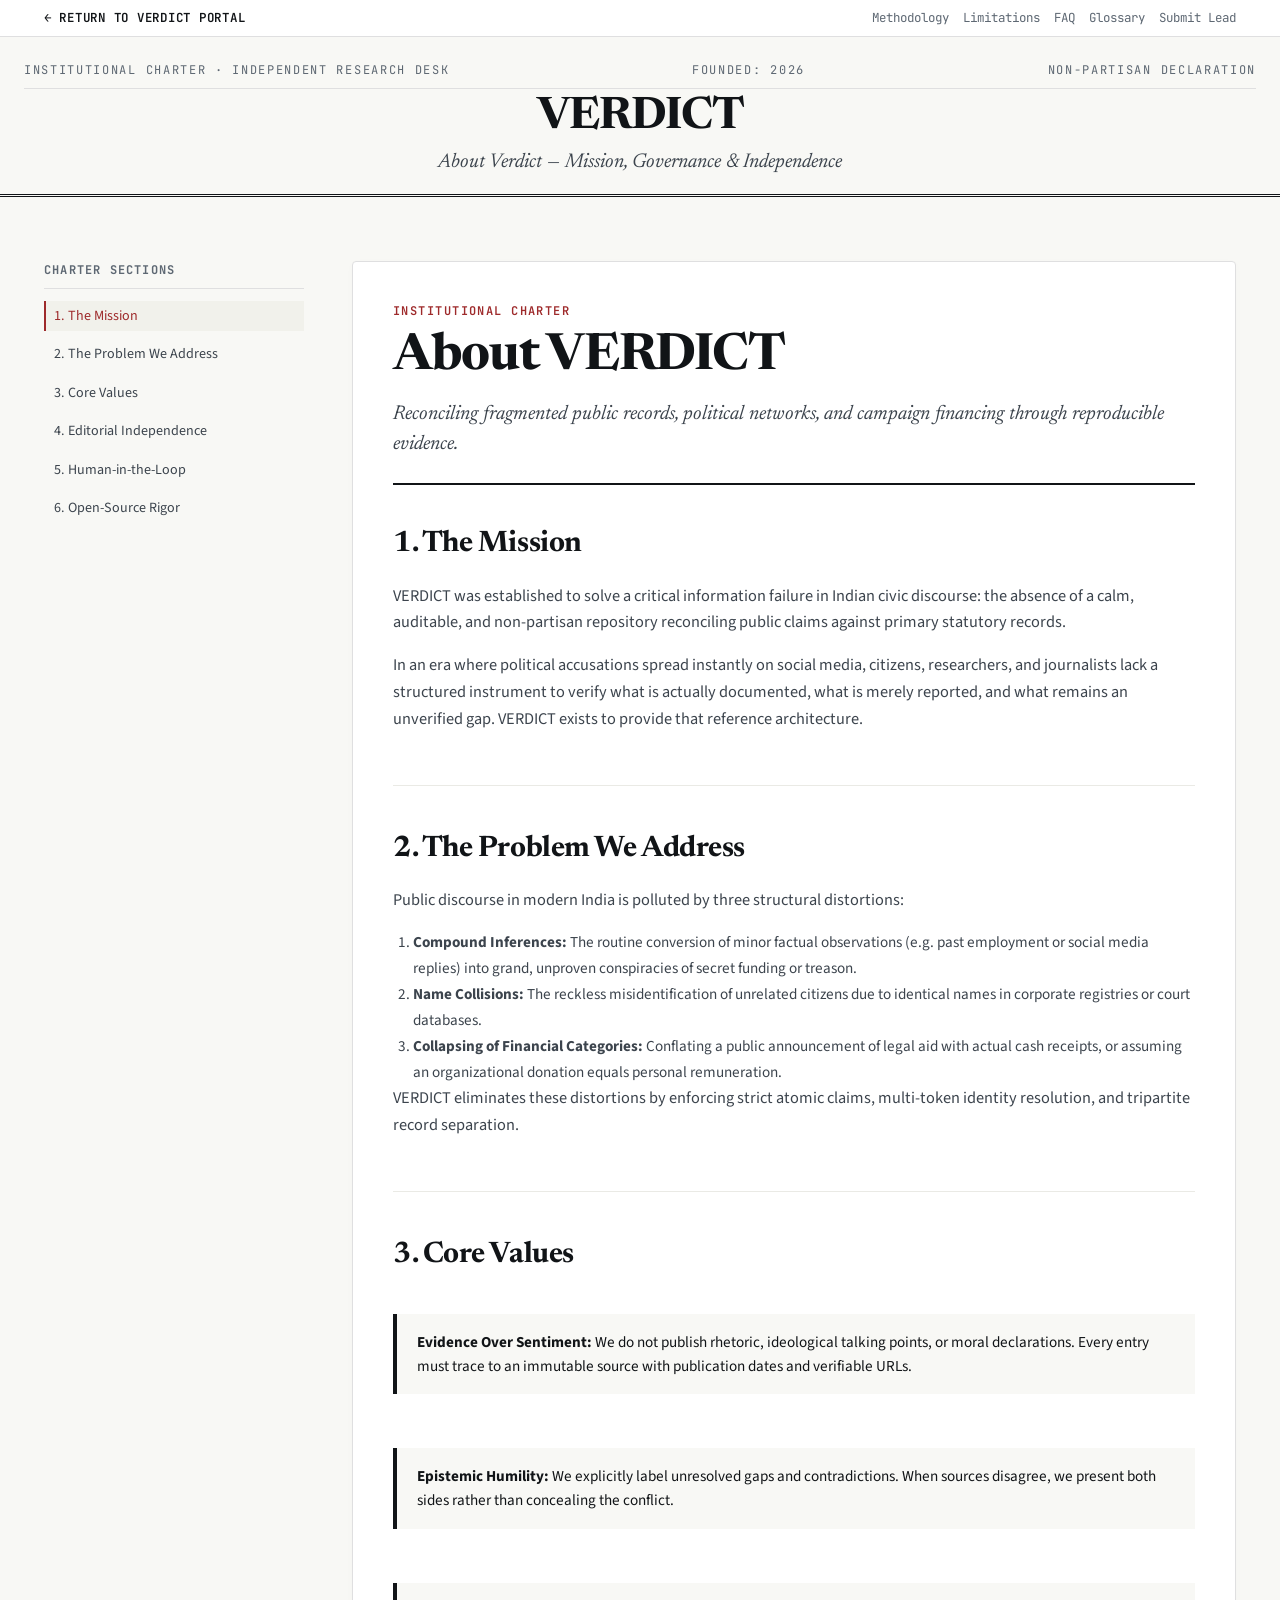
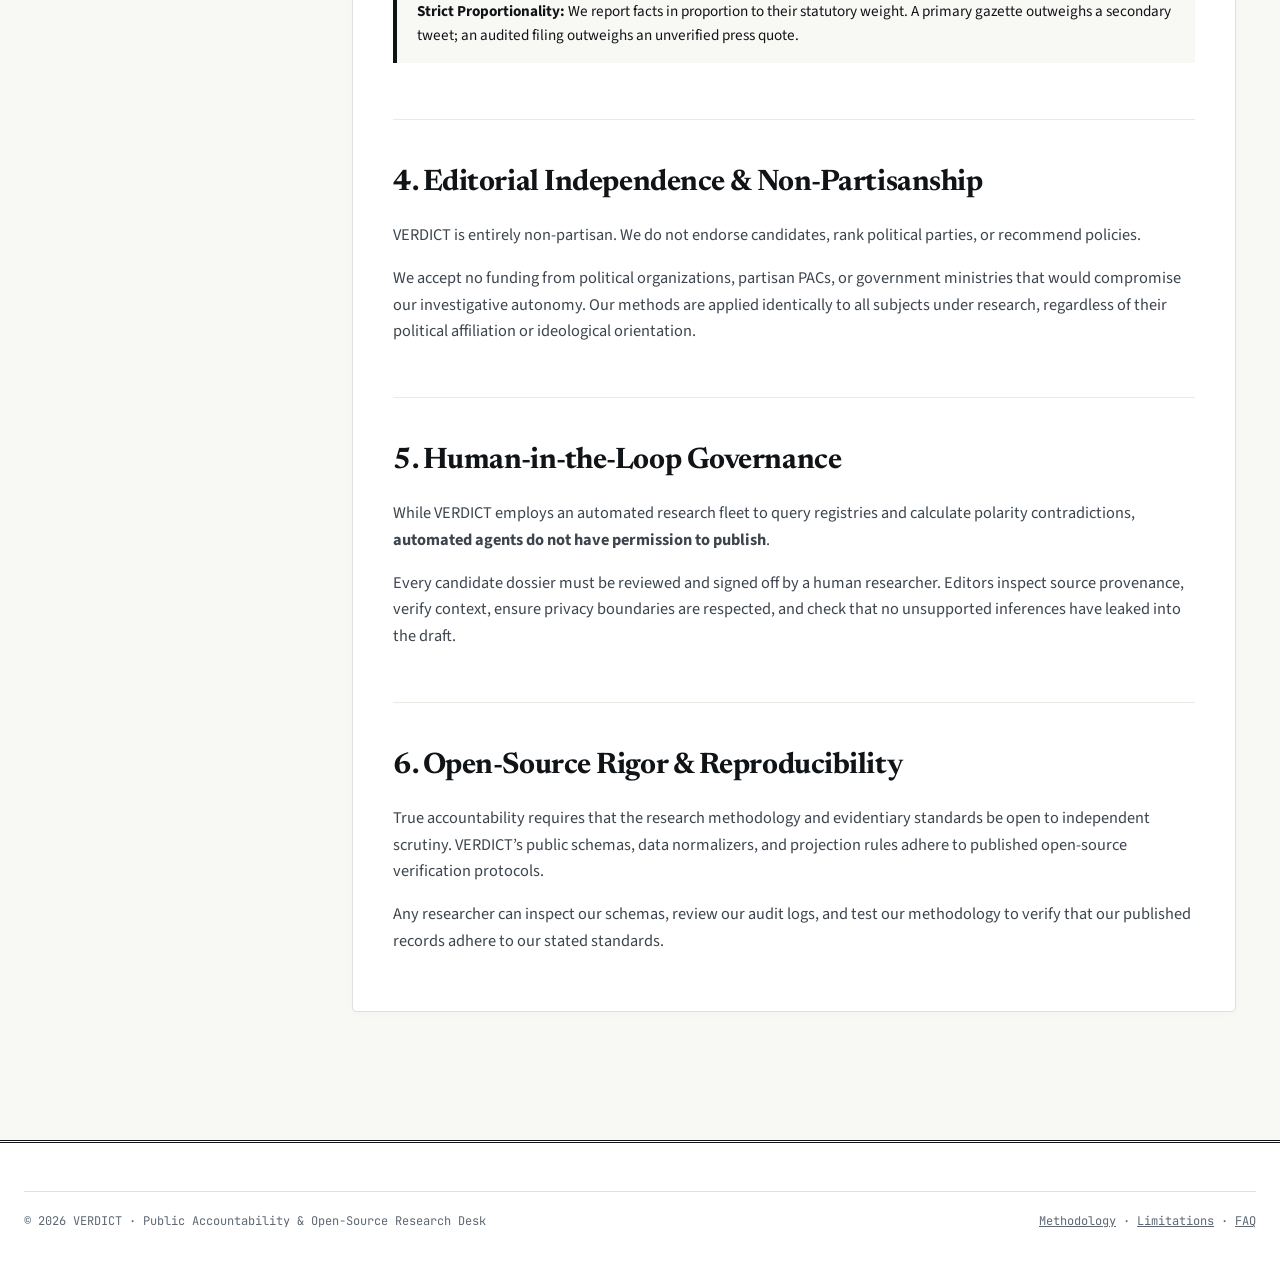
==== commit 7aecc962: "Publish Case Investigation System, Evidence Packets, and Trust Center Sync verified public site bund" ====
--- a/about.html
+++ b/about.html
@@ -4,10 +4,10 @@
   <meta charset="utf-8">
   <meta name="viewport" content="width=device-width, initial-scale=1">
   <meta name="robots" content="index, follow">
-  <title>About VERDICT Â· Institutional Charter &amp; Mission</title>
+  <title>About VERDICT · Institutional Charter &amp; Mission</title>
   <meta name="description" content="The mission, governance, and institutional charter of VERDICT: independent, evidence-first public accountability research in India.">
   <link rel="stylesheet" href="./css/style.css">
-  <link rel="icon" href="data:image/svg+xml,<svg xmlns=%22http://www.w3.org/2000/svg%22 viewBox=%220 0 100 100%22><text y=%22.9em%22 font-size=%2290%22>âï¸</text></svg>">
+  <link rel="icon" href="data:image/svg+xml,<svg xmlns=%22http://www.w3.org/2000/svg%22 viewBox=%220 0 100 100%22><text y=%22.9em%22 font-size=%2290%22>⚖️</text></svg>">
 </head>
 <body>
 
@@ -16,7 +16,7 @@
     <div class="top-utility-inner">
       <div class="utility-left">
         <a href="./" class="live-pill" style="color: var(--ink);">
-          â Return to VERDICT Portal
+          ← Return to VERDICT Portal
         </a>
       </div>
       <div class="utility-right">
@@ -33,7 +33,7 @@
   <header class="masthead" style="padding: 24px 24px 16px;">
     <div class="masthead-inner">
       <div class="masthead-topline">
-        <span>INSTITUTIONAL CHARTER Â· INDEPENDENT RESEARCH DESK</span>
+        <span>INSTITUTIONAL CHARTER · INDEPENDENT RESEARCH DESK</span>
         <span>FOUNDED: 2026</span>
         <span>NON-PARTISAN DECLARATION</span>
       </div>
@@ -41,7 +41,7 @@
         <a href="./">VERDICT</a>
       </h1>
       <p class="masthead-descriptor" style="margin-bottom: 0;">
-        About Verdict â Mission, Governance &amp; Independence
+        About Verdict — Mission, Governance &amp; Independence
       </p>
     </div>
   </header>
@@ -139,7 +139,7 @@
         <section id="open-source" class="doc-section">
           <h2>6. Open-Source Rigor &amp; Reproducibility</h2>
           <p>
-            True accountability requires that the research methodology and evidentiary standards be open to independent scrutiny. VERDICTâs public schemas, data normalizers, and projection rules adhere to published open-source verification protocols.
+            True accountability requires that the research methodology and evidentiary standards be open to independent scrutiny. VERDICT’s public schemas, data normalizers, and projection rules adhere to published open-source verification protocols.
           </p>
           <p>
             Any researcher can inspect our schemas, review our audit logs, and test our methodology to verify that our published records adhere to our stated standards.
@@ -154,8 +154,8 @@
   <footer class="site-footer">
     <div class="footer-inner">
       <div class="footer-bottom">
-        <span>&copy; 2026 VERDICT Â· Public Accountability &amp; Open-Source Research Desk</span>
-        <span><a href="./methodology.html" style="text-decoration: underline;">Methodology</a> Â· <a href="./limitations.html" style="text-decoration: underline;">Limitations</a> Â· <a href="./faq.html" style="text-decoration: underline;">FAQ</a></span>
+        <span>&copy; 2026 VERDICT · Public Accountability &amp; Open-Source Research Desk</span>
+        <span><a href="./methodology.html" style="text-decoration: underline;">Methodology</a> · <a href="./limitations.html" style="text-decoration: underline;">Limitations</a> · <a href="./faq.html" style="text-decoration: underline;">FAQ</a></span>
       </div>
     </div>
   </footer>
--- a/css/style.css
+++ b/css/style.css
@@ -6,7 +6,7 @@
 @import url('https://fonts.googleapis.com/css2?family=Cinzel:wght@600;700;800;900&family=Newsreader:ital,opsz,wght@0,6..72,400;0,6..72,500;0,6..72,600;0,6..72,700;1,6..72,400;1,6..72,500;1,6..72,600&family=Source+Sans+3:ital,wght@0,300;0,400;0,500;0,600;0,700;1,400;1,600&family=JetBrains+Mono:wght@400;500;600&display=swap');
 
 :root {
-  /* Color System â Warm Newsprint & Deep Charcoal */
+  /* Color System — Warm Newsprint & Deep Charcoal */
   --bg: #f8f8f5;
   --bg-subtle: #f1f1eb;
   --surface: #ffffff;
@@ -1876,3 +1876,348 @@
   }
 }
 
+/* ==========================================================================
+   RESEARCH COVERAGE DASHBOARD BAR
+   ========================================================================== */
+.coverage-bar-section {
+  margin: 32px 0 24px;
+}
+
+.coverage-bar-card {
+  background: var(--surface);
+  border: 1px solid var(--border);
+  border-radius: var(--radius-sm);
+  padding: 16px 20px;
+}
+
+.coverage-bar-header {
+  display: flex;
+  justify-content: space-between;
+  align-items: center;
+  flex-wrap: wrap;
+  gap: 8px;
+  margin-bottom: 12px;
+  border-bottom: 1px solid var(--border-subtle);
+  padding-bottom: 8px;
+}
+
+.coverage-bar-title {
+  font-family: var(--font-mono);
+  font-size: 0.78rem;
+  font-weight: 700;
+  text-transform: uppercase;
+  letter-spacing: 0.05em;
+  color: var(--ink);
+  display: inline-flex;
+  align-items: center;
+  gap: 8px;
+}
+
+.pulse-dot {
+  width: 7px;
+  height: 7px;
+  background: var(--accent);
+  border-radius: 50%;
+  box-shadow: 0 0 0 2px rgba(158, 42, 43, 0.25);
+}
+
+.coverage-bar-meta {
+  font-family: var(--font-mono);
+  font-size: 0.72rem;
+  color: var(--ink-muted);
+}
+
+.coverage-metrics-grid {
+  display: grid;
+  grid-template-columns: repeat(auto-fit, minmax(110px, 1fr));
+  gap: 12px;
+  margin-bottom: 12px;
+}
+
+.coverage-stat {
+  display: flex;
+  flex-direction: column;
+  background: var(--bg);
+  padding: 8px 12px;
+  border-radius: var(--radius-xs);
+  border: 1px solid var(--border-subtle);
+}
+
+.coverage-stat .stat-num {
+  font-family: var(--font-mono);
+  font-size: 1.25rem;
+  font-weight: 700;
+  color: var(--ink);
+  line-height: 1.2;
+}
+
+.coverage-stat .stat-label {
+  font-family: var(--font-mono);
+  font-size: 0.68rem;
+  text-transform: uppercase;
+  color: var(--ink-muted);
+  margin-top: 2px;
+}
+
+.coverage-epistemic-disclaimer {
+  font-size: 0.8rem;
+  color: var(--ink-muted);
+  border-top: 1px dashed var(--border-subtle);
+  padding-top: 8px;
+}
+
+.coverage-epistemic-disclaimer strong {
+  color: var(--accent);
+  font-family: var(--font-mono);
+  font-size: 0.74rem;
+  text-transform: uppercase;
+}
+
+/* ==========================================================================
+   ACTIVE INVESTIGATIONS SHOWCASE GRID
+   ========================================================================== */
+.active-cases-section {
+  margin: 36px 0 28px;
+}
+
+.case-showcase-grid {
+  display: grid;
+  grid-template-columns: repeat(2, 1fr);
+  gap: 20px;
+}
+
+@media (max-width: 860px) {
+  .case-showcase-grid {
+    grid-template-columns: 1fr;
+  }
+}
+
+.showcase-card {
+  background: var(--surface);
+  border: 1px solid var(--border);
+  border-radius: var(--radius-sm);
+  padding: 22px 24px;
+  display: flex;
+  flex-direction: column;
+  transition: transform 0.2s ease, box-shadow 0.2s ease, border-color 0.2s ease;
+}
+
+.showcase-card:hover {
+  transform: translateY(-2px);
+  box-shadow: 0 6px 18px rgba(0, 0, 0, 0.06);
+  border-color: var(--ink-muted);
+}
+
+.showcase-card-header {
+  display: flex;
+  justify-content: space-between;
+  align-items: center;
+  margin-bottom: 10px;
+}
+
+.case-badge-pill {
+  font-family: var(--font-mono);
+  font-size: 0.68rem;
+  font-weight: 700;
+  letter-spacing: 0.05em;
+  padding: 3px 8px;
+  border-radius: 2px;
+  text-transform: uppercase;
+}
+
+.case-badge-pill.researching {
+  background: var(--state-doc-bg);
+  color: var(--state-doc-text);
+  border: 1px solid var(--state-doc-border);
+}
+
+.case-badge-pill.corroborated {
+  background: var(--state-ver-bg);
+  color: var(--state-ver-text);
+  border: 1px solid var(--state-ver-border);
+}
+
+.showcase-updated {
+  font-family: var(--font-mono);
+  font-size: 0.72rem;
+  color: var(--ink-muted);
+}
+
+.showcase-title {
+  font-family: var(--font-serif);
+  font-size: 1.35rem;
+  font-weight: 700;
+  line-height: 1.3;
+  margin-bottom: 10px;
+  color: var(--ink);
+}
+
+.showcase-title a:hover {
+  color: var(--accent);
+}
+
+.showcase-summary {
+  font-size: 0.88rem;
+  color: var(--ink-secondary);
+  line-height: 1.55;
+  margin-bottom: 16px;
+  flex-grow: 0;
+}
+
+.showcase-questions {
+  background: var(--bg);
+  border: 1px solid var(--border-subtle);
+  border-radius: var(--radius-xs);
+  padding: 12px 14px;
+  margin-bottom: 14px;
+  font-size: 0.82rem;
+}
+
+.showcase-q-header {
+  font-family: var(--font-mono);
+  font-size: 0.72rem;
+  font-weight: 700;
+  text-transform: uppercase;
+  color: var(--accent);
+  margin-bottom: 6px;
+}
+
+.showcase-questions ul {
+  list-style: none;
+  padding: 0;
+  margin: 0;
+  display: flex;
+  flex-direction: column;
+  gap: 4px;
+}
+
+.showcase-questions li {
+  line-height: 1.45;
+  color: var(--ink-secondary);
+}
+
+.showcase-features {
+  display: flex;
+  flex-wrap: wrap;
+  gap: 6px;
+  margin-bottom: 18px;
+}
+
+.feature-tag {
+  font-family: var(--font-mono);
+  font-size: 0.68rem;
+  background: var(--surface-alt);
+  border: 1px solid var(--border);
+  padding: 2px 7px;
+  border-radius: 2px;
+  color: var(--ink-secondary);
+}
+
+.showcase-actions {
+  display: flex;
+  gap: 10px;
+  align-items: center;
+  margin-top: auto;
+}
+
+/* ==========================================================================
+   TRUST CENTER & AUTOMATION DISCLOSURE
+   ========================================================================== */
+.trust-center-section {
+  margin: 40px 0 28px;
+}
+
+.trust-center-card {
+  background: var(--surface);
+  border: 1px solid var(--border);
+  border-left: 4px solid var(--accent);
+  border-radius: var(--radius-sm);
+  padding: 28px 30px;
+}
+
+.trust-center-badge {
+  font-family: var(--font-mono);
+  font-size: 0.72rem;
+  font-weight: 700;
+  letter-spacing: 0.06em;
+  color: var(--accent);
+  text-transform: uppercase;
+  margin-bottom: 6px;
+}
+
+.trust-center-title {
+  font-family: var(--font-serif);
+  font-size: 1.6rem;
+  font-weight: 700;
+  color: var(--ink);
+  margin-bottom: 8px;
+}
+
+.trust-center-lead {
+  font-size: 0.96rem;
+  color: var(--ink);
+  margin-bottom: 20px;
+  max-width: 900px;
+  line-height: 1.6;
+}
+
+.trust-pillars-grid {
+  display: grid;
+  grid-template-columns: repeat(4, 1fr);
+  gap: 16px;
+  margin-bottom: 20px;
+}
+
+@media (max-width: 960px) {
+  .trust-pillars-grid {
+    grid-template-columns: repeat(2, 1fr);
+  }
+}
+
+@media (max-width: 580px) {
+  .trust-pillars-grid {
+    grid-template-columns: 1fr;
+  }
+}
+
+.trust-pillar {
+  background: var(--bg);
+  border: 1px solid var(--border-subtle);
+  border-radius: var(--radius-xs);
+  padding: 14px 14px 12px;
+}
+
+.trust-pillar h5 {
+  font-family: var(--font-mono);
+  font-size: 0.8rem;
+  font-weight: 700;
+  color: var(--ink);
+  margin-bottom: 6px;
+}
+
+.trust-pillar p {
+  font-size: 0.8rem;
+  color: var(--ink-secondary);
+  line-height: 1.5;
+}
+
+.trust-center-footer {
+  display: flex;
+  justify-content: space-between;
+  align-items: center;
+  flex-wrap: wrap;
+  gap: 12px;
+  border-top: 1px solid var(--border-subtle);
+  padding-top: 12px;
+  font-family: var(--font-mono);
+  font-size: 0.74rem;
+  color: var(--ink-muted);
+}
+
+.trust-center-footer a {
+  color: var(--accent);
+  text-decoration: underline;
+  font-weight: 600;
+}
+
+
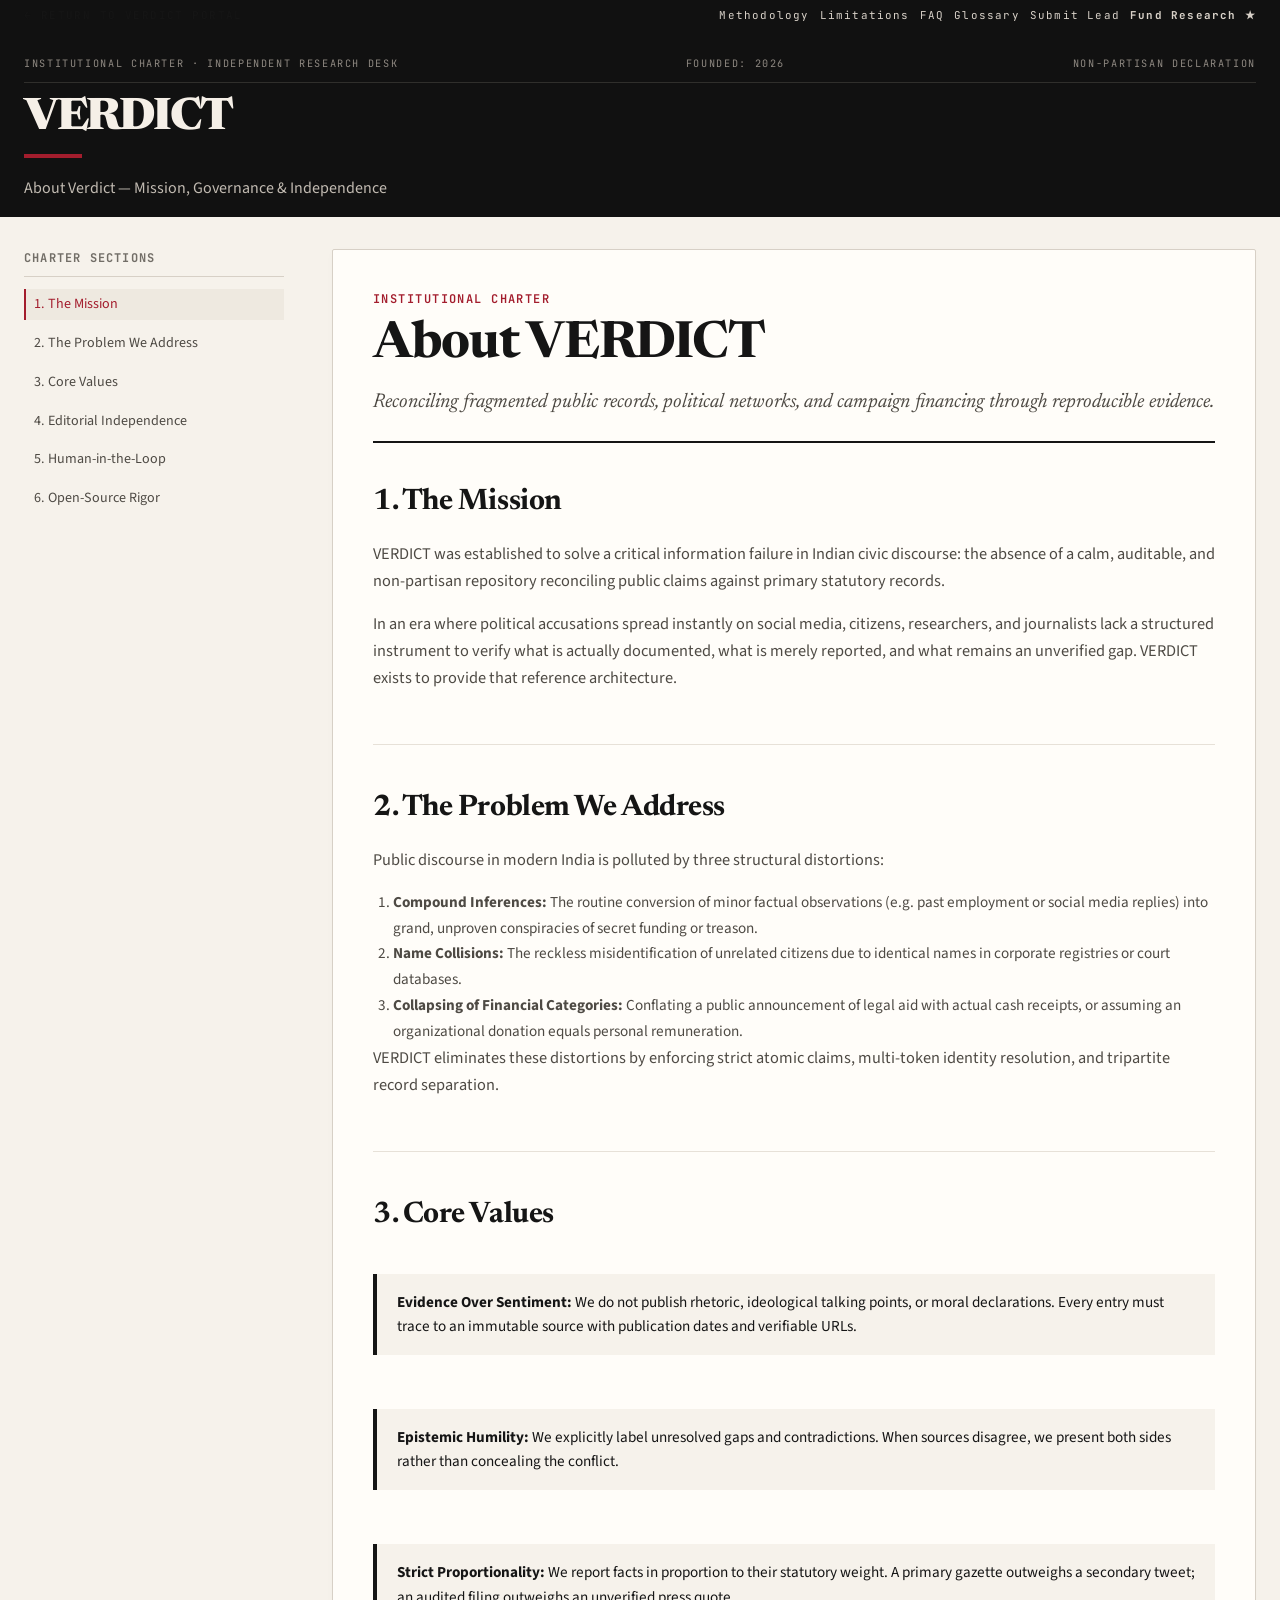
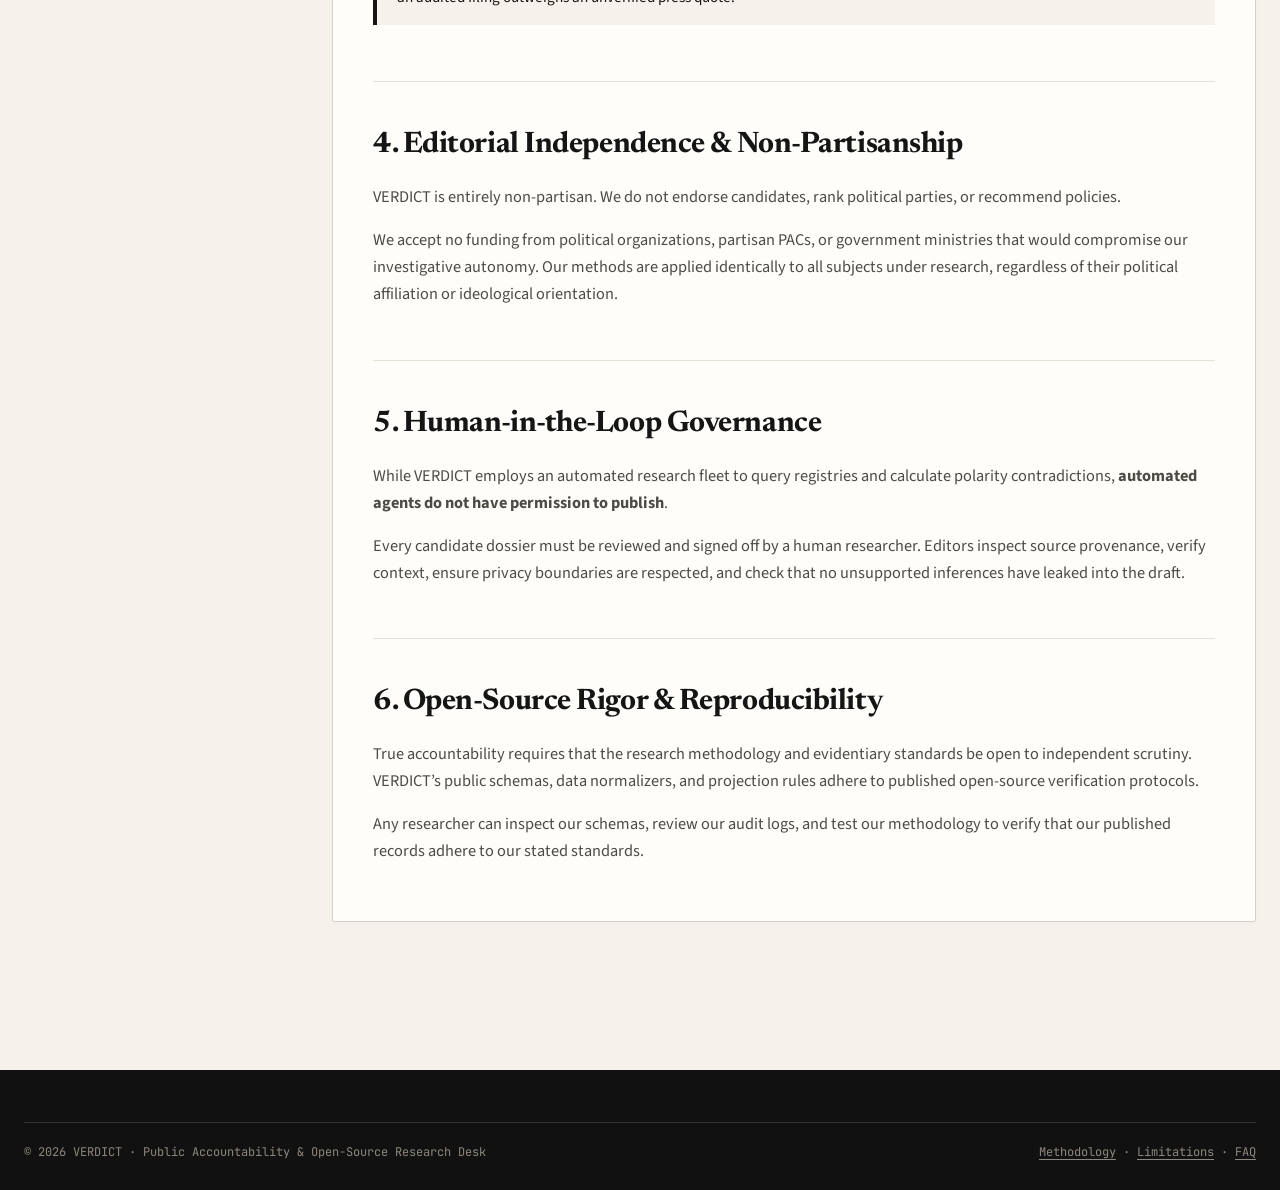
==== commit b45d2957: "feat(site): publish api docs, entity resolution interface, researcher mode, and live telemetry" ====
--- a/about.html
+++ b/about.html
@@ -25,6 +25,7 @@
         <a href="./faq.html">FAQ</a>
         <a href="./glossary.html">Glossary</a>
         <a href="./contribute.html">Submit Lead</a>
+        <a href="./fund.html" style="color: var(--accent); font-weight: 700;">Fund Research ★</a>
       </div>
     </div>
   </aside>
--- a/css/style.css
+++ b/css/style.css
@@ -1088,6 +1088,71 @@
   line-height: 1.5;
 }
 
+/* Fund an Investigation Callout (Homepage) */
+.fund-callout-section {
+  background: var(--surface);
+  border: 1px solid var(--border);
+  border-top: 4px solid var(--accent);
+  border-radius: var(--radius-sm);
+  padding: 36px 32px;
+  margin-bottom: 40px;
+  box-shadow: 0 4px 16px rgba(0, 0, 0, 0.03);
+}
+
+.fund-callout-inner {
+  display: grid;
+  grid-template-columns: 1fr 380px;
+  gap: 36px;
+  align-items: center;
+}
+
+@media (max-width: 940px) {
+  .fund-callout-inner {
+    grid-template-columns: 1fr;
+  }
+}
+
+.fund-mini-card {
+  background: var(--bg-subtle);
+  border: 1px solid var(--border);
+  border-top: 3px solid var(--ink);
+  border-radius: var(--radius-xs);
+  padding: 20px;
+}
+
+/* Reusable Funding Disclosure Banner (for Cases, Dossiers, and Portals) */
+.funding-disclosure-badge {
+  display: inline-flex;
+  align-items: center;
+  gap: 6px;
+  background: var(--state-rep-bg);
+  color: var(--state-rep-text);
+  border: 1px solid var(--state-rep-border);
+  border-radius: var(--radius-xs);
+  padding: 3px 8px;
+  font-family: var(--font-mono);
+  font-size: 0.72rem;
+  font-weight: 700;
+  letter-spacing: 0.05em;
+  text-transform: uppercase;
+}
+
+.funding-disclosure-banner {
+  background: var(--surface);
+  border: 1px solid var(--border);
+  border-left: 4px solid var(--state-rep-text);
+  border-radius: var(--radius-xs);
+  padding: 16px 20px;
+  margin: 16px 0;
+}
+
+.funding-disclosure-banner p {
+  font-size: 0.88rem;
+  color: var(--ink-secondary);
+  line-height: 1.5;
+  margin: 6px 0 0;
+}
+
 /* Contribute Callout */
 .contribute-banner {
   background: var(--bg-subtle);
@@ -2221,3 +2286,473 @@
 }
 
 
+
+/* ======================================================================
+   VERDICT EDITORIAL REFRESH — 2026.10
+   One visual language: investigative publication / evidence desk.
+   ====================================================================== */
+:root {
+  --bg: #f6f2eb;
+  --bg-subtle: #eee9e0;
+  --surface: #fffdf9;
+  --surface-alt: #f2ede5;
+  --ink: #151515;
+  --ink-secondary: #4e4a44;
+  --ink-muted: #726e67;
+  --ink-faint: #aaa39a;
+  --border: #d7d0c6;
+  --border-subtle: #e7e1d8;
+  --border-strong: #151515;
+  --accent: #a31d2d;
+  --accent-soft: #f6e9eb;
+  --accent-border: #dfb9c0;
+  --accent-hover: #821623;
+  --max-width: 1280px;
+  --radius-xs: 0;
+  --radius-sm: 2px;
+  --radius-md: 4px;
+  --radius-lg: 6px;
+}
+
+html { scroll-behavior: smooth; }
+
+body {
+  background: var(--bg);
+  color: var(--ink);
+  font-size: 1rem;
+  line-height: 1.62;
+  overflow-x: hidden;
+}
+
+a { text-underline-offset: 3px; }
+
+.top-utility {
+  position: relative;
+  background: #111;
+  color: #c8c1b8;
+  border: 0;
+  font-size: .68rem;
+  letter-spacing: .11em;
+}
+
+.top-utility-inner { max-width: var(--max-width); padding: 7px 24px; }
+.utility-left, .utility-right { gap: 10px; }
+.utility-right a { color: #d8d1c8 !important; text-decoration: none; }
+.utility-right a:hover { color: #fff !important; }
+
+.live-pill { color: #fff; background: transparent; border: 0; padding: 0; letter-spacing: .13em; }
+.live-dot, .pulse-dot { background: var(--accent) !important; box-shadow: none !important; }
+.utility-sep { opacity: .35; }
+
+.search-shortcut-btn {
+  border-color: #403d39 !important;
+  background: #1b1a18 !important;
+  color: #dad4cc !important;
+}
+
+.masthead {
+  background: #111;
+  color: #f5efe7;
+  border: 0;
+  padding: 20px 24px 0;
+}
+
+.masthead-inner { max-width: var(--max-width); text-align: left; }
+
+.masthead-topline {
+  color: #8e8881;
+  border-bottom: 1px solid #302f2c;
+  margin-bottom: 18px;
+  padding-bottom: 10px;
+  font-size: .64rem;
+  letter-spacing: .16em;
+}
+
+.masthead-brand {
+  margin: 0 0 2px;
+  font-family: var(--font-serif);
+  font-size: clamp(4.7rem, 11vw, 9rem);
+  font-weight: 800;
+  line-height: .82;
+  letter-spacing: -.055em;
+}
+
+.masthead-brand a { color: #f5efe7; text-decoration: none; }
+
+.masthead-brand::after {
+  content: "";
+  display: block;
+  width: 58px;
+  height: 4px;
+  margin-top: 16px;
+  background: var(--accent);
+}
+
+.masthead-descriptor {
+  margin: 18px 0 20px;
+  max-width: 760px;
+  color: #c2bbb2;
+  font-family: var(--font-sans);
+  font-size: 1rem;
+  font-style: normal;
+  line-height: 1.55;
+}
+
+.masthead-nav {
+  justify-content: flex-start;
+  gap: 0;
+  border-top: 1px solid #302f2c;
+  border-bottom: 1px solid #302f2c;
+  padding: 0;
+  margin: 0;
+  overflow-x: auto;
+  flex-wrap: nowrap;
+  scrollbar-width: none;
+}
+.masthead-nav::-webkit-scrollbar { display: none; }
+
+.masthead-nav a {
+  flex: 0 0 auto;
+  color: #d9d2ca !important;
+  border-right: 1px solid #302f2c;
+  padding: 12px 17px;
+  font-size: .72rem;
+  letter-spacing: .08em;
+  text-decoration: none;
+}
+.masthead-nav a:first-child { border-left: 1px solid #302f2c; }
+.masthead-nav a:hover, .masthead-nav a.active { background: #1b1a18; color: #fff !important; }
+
+.main-wrapper {
+  max-width: var(--max-width);
+  padding: 0 24px 84px;
+}
+
+.search-hero {
+  position: relative;
+  margin: 0 -24px 42px;
+  padding: 72px 48px 46px;
+  background: #111;
+  color: #f7f1e9;
+  border: 0;
+  border-radius: 0;
+  box-shadow: none;
+  overflow: hidden;
+}
+
+.search-hero::before {
+  content: "PUBLIC RESEARCH DESK";
+  position: absolute;
+  top: 18px;
+  right: 48px;
+  font: 600 .63rem/1 var(--font-mono);
+  letter-spacing: .18em;
+  color: #716a62;
+}
+
+.search-hero .kicker { color: #d0616d; margin-bottom: 13px; letter-spacing: .18em; }
+.search-hero-title {
+  max-width: 860px;
+  margin-bottom: 14px;
+  color: #f7f1e9 !important;
+  font-size: clamp(2.8rem, 6vw, 5.15rem);
+  letter-spacing: -.045em;
+  line-height: .98;
+}
+.search-hero-subtitle { max-width: 760px; margin-bottom: 30px; color: #c6beb4 !important; font-size: 1.04rem; }
+
+.target-type-selector, .filter-bar {
+  border-top: 1px solid #302f2c;
+  padding-top: 16px;
+  margin-top: 6px;
+}
+.target-type-selector { margin-bottom: 20px; }
+.filter-label { color: #8e8881 !important; font-size: .67rem; letter-spacing: .12em; text-transform: uppercase; }
+
+.target-type-btn, .filter-chip, .try-link {
+  background: transparent !important;
+  color: #d0c9c0 !important;
+  border: 0 !important;
+  border-bottom: 1px solid transparent !important;
+  border-radius: 0 !important;
+  padding: 4px 8px !important;
+  font: 600 .76rem/1.25 var(--font-sans) !important;
+}
+.target-type-btn:hover, .target-type-btn.active, .filter-chip:hover, .filter-chip.active, .try-link:hover {
+  color: #fff !important;
+  background: transparent !important;
+  border-bottom-color: var(--accent) !important;
+}
+
+.search-input-wrap { margin-top: 4px; margin-bottom: 18px; }
+.search-input {
+  height: 68px !important;
+  padding: 12px 70px !important;
+  background: #f8f4ed !important;
+  color: #151515 !important;
+  border: 0 !important;
+  border-radius: 2px !important;
+  box-shadow: inset 0 0 0 1px #d3ccc3 !important;
+  font-size: 1.08rem !important;
+}
+.search-input:focus { box-shadow: inset 0 0 0 2px var(--accent) !important; }
+.search-icon { color: var(--accent) !important; left: 24px !important; }
+.search-clear-btn { color: #5c5750 !important; right: 22px !important; }
+.search-try-prompts { color: #8f8981; font-size: .77rem; }
+
+.active-filter-alert, .disambiguation-panel, .unindexed-card {
+  background: #1a1917 !important;
+  color: #d8d1c8 !important;
+  border: 1px solid #34312e !important;
+  border-radius: 2px !important;
+}
+
+.coverage-bar-section { margin: 0 -24px 60px; }
+.coverage-bar-card {
+  background: #e8e1d7;
+  border: 0;
+  border-top: 1px solid #c9c0b5;
+  border-bottom: 1px solid #c9c0b5;
+  border-radius: 0;
+  padding: 13px 24px 15px;
+}
+.coverage-bar-header { margin-bottom: 10px; }
+.coverage-bar-title {
+  color: #191816;
+  font: 700 .68rem/1 var(--font-mono);
+  text-transform: uppercase;
+  letter-spacing: .14em;
+}
+.coverage-bar-meta { color: #716c65; font-size: .68rem; }
+
+.coverage-metrics-grid {
+  grid-template-columns: repeat(8, 1fr);
+  gap: 0;
+  margin: 0;
+}
+.coverage-stat {
+  background: transparent !important;
+  border: 0 !important;
+  border-right: 1px solid #ccc4ba !important;
+  border-radius: 0 !important;
+  padding: 8px 12px !important;
+}
+.coverage-stat:last-child { border-right: 0 !important; }
+.stat-num { color: #171614 !important; font-family: var(--font-serif); font-size: 1.65rem; line-height: 1; }
+.stat-label { color: #6f6a63 !important; font-size: .62rem; text-transform: uppercase; letter-spacing: .06em; }
+.coverage-epistemic-disclaimer {
+  border-top: 1px solid #d2cac0;
+  margin-top: 8px;
+  padding-top: 9px;
+  color: #746e66;
+  font-size: .72rem;
+}
+
+.layers-grid {
+  grid-template-columns: repeat(3, 1fr);
+  gap: 0;
+  margin-bottom: 76px;
+  border-top: 1px solid var(--border);
+  border-bottom: 1px solid var(--border);
+}
+.layer-card {
+  background: transparent;
+  border: 0;
+  border-right: 1px solid var(--border);
+  border-top: 0;
+  border-radius: 0;
+  padding: 30px 30px 28px;
+}
+.layer-card:last-child { border-right: 0; }
+.layer-num { color: var(--accent); font-size: .66rem; letter-spacing: .15em; }
+.layer-title { margin-top: 12px; font-family: var(--font-serif); font-size: 1.9rem; letter-spacing: -.03em; }
+.layer-desc { color: var(--ink-secondary); font-size: .95rem; max-width: 33ch; }
+.layer-footer { margin-top: auto; padding-top: 26px; }
+.layer-footer a { color: var(--ink); font-size: .76rem; font-weight: 700; text-transform: uppercase; letter-spacing: .08em; }
+
+.methodology-block {
+  padding: 8px 0 70px;
+  margin-bottom: 70px;
+  border-bottom: 1px solid var(--border);
+}
+.methodology-block h2 { max-width: 760px; font-size: clamp(2rem, 4vw, 3.1rem) !important; letter-spacing: -.035em; }
+.methodology-grid { border-top: 1px solid var(--border); }
+.methodology-col { padding: 18px 12px 4px 0; border-right: 1px solid var(--border); }
+.methodology-col:last-child { border-right: 0; }
+.methodology-col h3 { font-family: var(--font-serif); font-size: 1.18rem !important; }
+.methodology-col p { color: var(--ink-secondary); font-size: .84rem !important; }
+
+.active-cases-section { margin: 0 0 76px; }
+.section-header { border-bottom: 1px solid var(--ink); padding-bottom: 12px; margin-bottom: 18px; }
+.section-title { font-size: clamp(2rem, 4vw, 3rem); letter-spacing: -.04em; }
+.case-showcase-grid { gap: 18px; }
+.showcase-card {
+  background: var(--surface);
+  border: 1px solid var(--border);
+  border-top: 4px solid #191816;
+  border-radius: 0;
+  padding: 28px;
+  box-shadow: none;
+}
+.showcase-card:hover {
+  transform: translateY(-2px);
+  border-color: #b7aea3;
+  box-shadow: 0 12px 28px rgba(40,31,22,.06);
+}
+.showcase-title {
+  font-family: var(--font-serif);
+  font-size: clamp(1.7rem, 3vw, 2.35rem);
+  line-height: 1.02;
+  letter-spacing: -.035em;
+}
+.showcase-summary { color: var(--ink-secondary); font-size: .96rem; }
+.showcase-questions { background: #f2ece4; border-left: 2px solid var(--accent); }
+.feature-tag, .case-badge-pill { border-radius: 0 !important; }
+
+.lead-dossier {
+  grid-template-columns: minmax(0, 1.85fr) minmax(300px, .78fr);
+  gap: 42px;
+  padding-bottom: 70px;
+  border-bottom: 1px solid var(--border-strong);
+}
+.lead-headline {
+  font-family: var(--font-serif);
+  font-size: clamp(2.7rem, 5vw, 4.8rem);
+  line-height: .98;
+  letter-spacing: -.045em;
+}
+.lead-dek { max-width: 780px; font-size: 1.05rem; color: var(--ink-secondary); }
+.lead-meta-strip { border-top: 1px solid var(--border); border-bottom: 1px solid var(--border); padding: 11px 0; font-size: .73rem; }
+
+.verdict-box {
+  background: #111 !important;
+  color: #eee7df;
+  border: 0;
+  border-radius: 0;
+  padding: 28px;
+  margin-top: 20px;
+}
+.verdict-box-header { border-bottom-color: #34312e !important; }
+.verdict-box-title { color: #f5efe7; }
+.triad-grid { gap: 0; }
+.triad-col { padding: 20px 22px 18px 0; border-right: 1px solid #34312e; }
+.triad-col:last-child { border-right: 0; padding-right: 0; }
+.triad-col-header { color: #fff !important; }
+.triad-col p { color: #c1b9b0; font-size: .88rem; }
+.triad-col.doc .triad-col-header, .triad-col.rep .triad-col-header { color: #d6d0c9 !important; }
+.triad-col.gap .triad-col-header { color: #df7783 !important; }
+
+.dossier-card { background: #ebe4da; border: 1px solid #cfc7bc; border-radius: 0; box-shadow: none; }
+.dossier-card-title { color: #6c665e; letter-spacing: .12em; text-transform: uppercase; }
+.subject-name { font-family: var(--font-serif); font-size: 1.7rem !important; }
+.metrics-matrix { gap: 0; }
+.metric-cell {
+  border-bottom: 1px solid #cfc7bc;
+  border-right: 1px solid #cfc7bc;
+  background: transparent !important;
+  border-radius: 0 !important;
+  padding: 12px !important;
+}
+.metric-cell:nth-child(2n) { border-right: 0; }
+.toc-link { border-radius: 0 !important; border-bottom: 1px solid #d2cabf; background: transparent !important; }
+.toc-link:hover { background: #e2dbd0 !important; }
+
+.trust-center-card {
+  background: #111 !important;
+  color: #d9d2ca;
+  border: 0 !important;
+  border-left: 4px solid var(--accent) !important;
+  border-radius: 0;
+  padding: 38px;
+}
+.trust-center-title {
+  color: #f6efe7 !important;
+  font-family: var(--font-serif);
+  font-size: clamp(2rem, 4vw, 3rem) !important;
+  letter-spacing: -.035em;
+}
+.trust-center-lead { color: #cbc3ba !important; }
+.trust-pillar { border-top: 1px solid #35322f; background: transparent !important; padding: 16px 0 !important; }
+.trust-pillar h5 { color: #f1ebe3 !important; }
+.trust-pillar p { color: #aaa39a !important; }
+.trust-center-footer { border-top-color: #35322f !important; color: #918a82 !important; }
+.trust-center-footer a { color: #df7783 !important; }
+
+.contribute-banner {
+  margin-top: 62px;
+  background: #e9e2d8;
+  border: 1px solid #cfc6bb;
+  border-radius: 0;
+  padding: 30px 32px;
+}
+.contribute-banner h3 { font-family: var(--font-serif); font-size: 1.75rem; letter-spacing: -.02em; }
+
+.btn-primary {
+  background: var(--accent) !important;
+  border-color: var(--accent) !important;
+  border-radius: 2px !important;
+  color: #fff !important;
+  box-shadow: none !important;
+  padding: 12px 18px !important;
+}
+.btn-primary:hover { background: var(--accent-hover) !important; border-color: var(--accent-hover) !important; transform: translateY(-1px); }
+.btn-secondary, .btn-outline { background: transparent !important; color: var(--ink) !important; border-radius: 2px !important; border: 1px solid #aaa198 !important; }
+
+.site-footer {
+  background: #111 !important;
+  color: #bbb4ab;
+  border-top: 0 !important;
+  padding: 52px 24px 28px;
+}
+.footer-inner { max-width: var(--max-width); }
+.footer-brand h4 { color: #f7f0e8 !important; font-family: var(--font-serif); }
+.footer-brand p, .footer-col li, .footer-bottom { color: #8d877f !important; }
+.footer-col h5 { color: #d6cfc7 !important; }
+.footer-col a { color: #9f9991 !important; }
+.footer-col a:hover { color: #fff !important; }
+.footer-bottom { border-top-color: #34312f !important; }
+
+@media (max-width: 960px) {
+  .top-utility-inner { padding-inline: 16px; }
+  .masthead { padding-inline: 16px; }
+  .masthead-topline span:nth-child(n+2) { display: none; }
+  .main-wrapper { padding-inline: 16px; }
+  .search-hero { margin-inline: -16px; padding: 58px 24px 36px; }
+  .coverage-bar-section { margin-inline: -16px; }
+  .coverage-bar-card { padding-inline: 16px; }
+  .coverage-metrics-grid { grid-template-columns: repeat(4, 1fr); }
+  .coverage-stat:nth-child(4n) { border-right: 0 !important; }
+  .layers-grid { grid-template-columns: 1fr; }
+  .layer-card { border-right: 0; border-bottom: 1px solid var(--border); }
+  .layer-card:last-child { border-bottom: 0; }
+  .methodology-grid { grid-template-columns: repeat(2, 1fr) !important; }
+  .methodology-col:nth-child(2n) { border-right: 0; }
+  .lead-dossier { grid-template-columns: 1fr; }
+}
+
+@media (max-width: 640px) {
+  .top-utility .utility-right { display: none; }
+  .masthead-brand { font-size: clamp(4rem, 19vw, 6.2rem); }
+  .masthead-descriptor { font-size: .92rem; }
+  .masthead-nav a { padding: 11px 13px; font-size: .66rem; }
+  .search-hero { padding: 50px 18px 30px; }
+  .search-hero::before { right: 18px; font-size: .56rem; }
+  .search-hero-title { font-size: clamp(2.55rem, 13vw, 4rem); }
+  .search-input { height: 60px !important; padding-inline: 56px !important; }
+  .coverage-metrics-grid { grid-template-columns: repeat(2, 1fr); }
+  .coverage-stat:nth-child(2n) { border-right: 0 !important; }
+  .methodology-grid { grid-template-columns: 1fr !important; }
+  .methodology-col { border-right: 0; border-bottom: 1px solid var(--border); }
+  .methodology-col:last-child { border-bottom: 0; }
+  .showcase-card { padding: 20px; }
+  .triad-grid { grid-template-columns: 1fr; }
+  .triad-col { border-right: 0; border-bottom: 1px solid #34312e; padding-right: 0; }
+  .triad-col:last-child { border-bottom: 0; }
+  .trust-center-card { padding: 24px; }
+  .contribute-banner { padding: 24px; }
+}
+
+@media (prefers-reduced-motion: reduce) {
+  html { scroll-behavior: auto; }
+  .showcase-card:hover, .btn-primary:hover { transform: none; }
+}
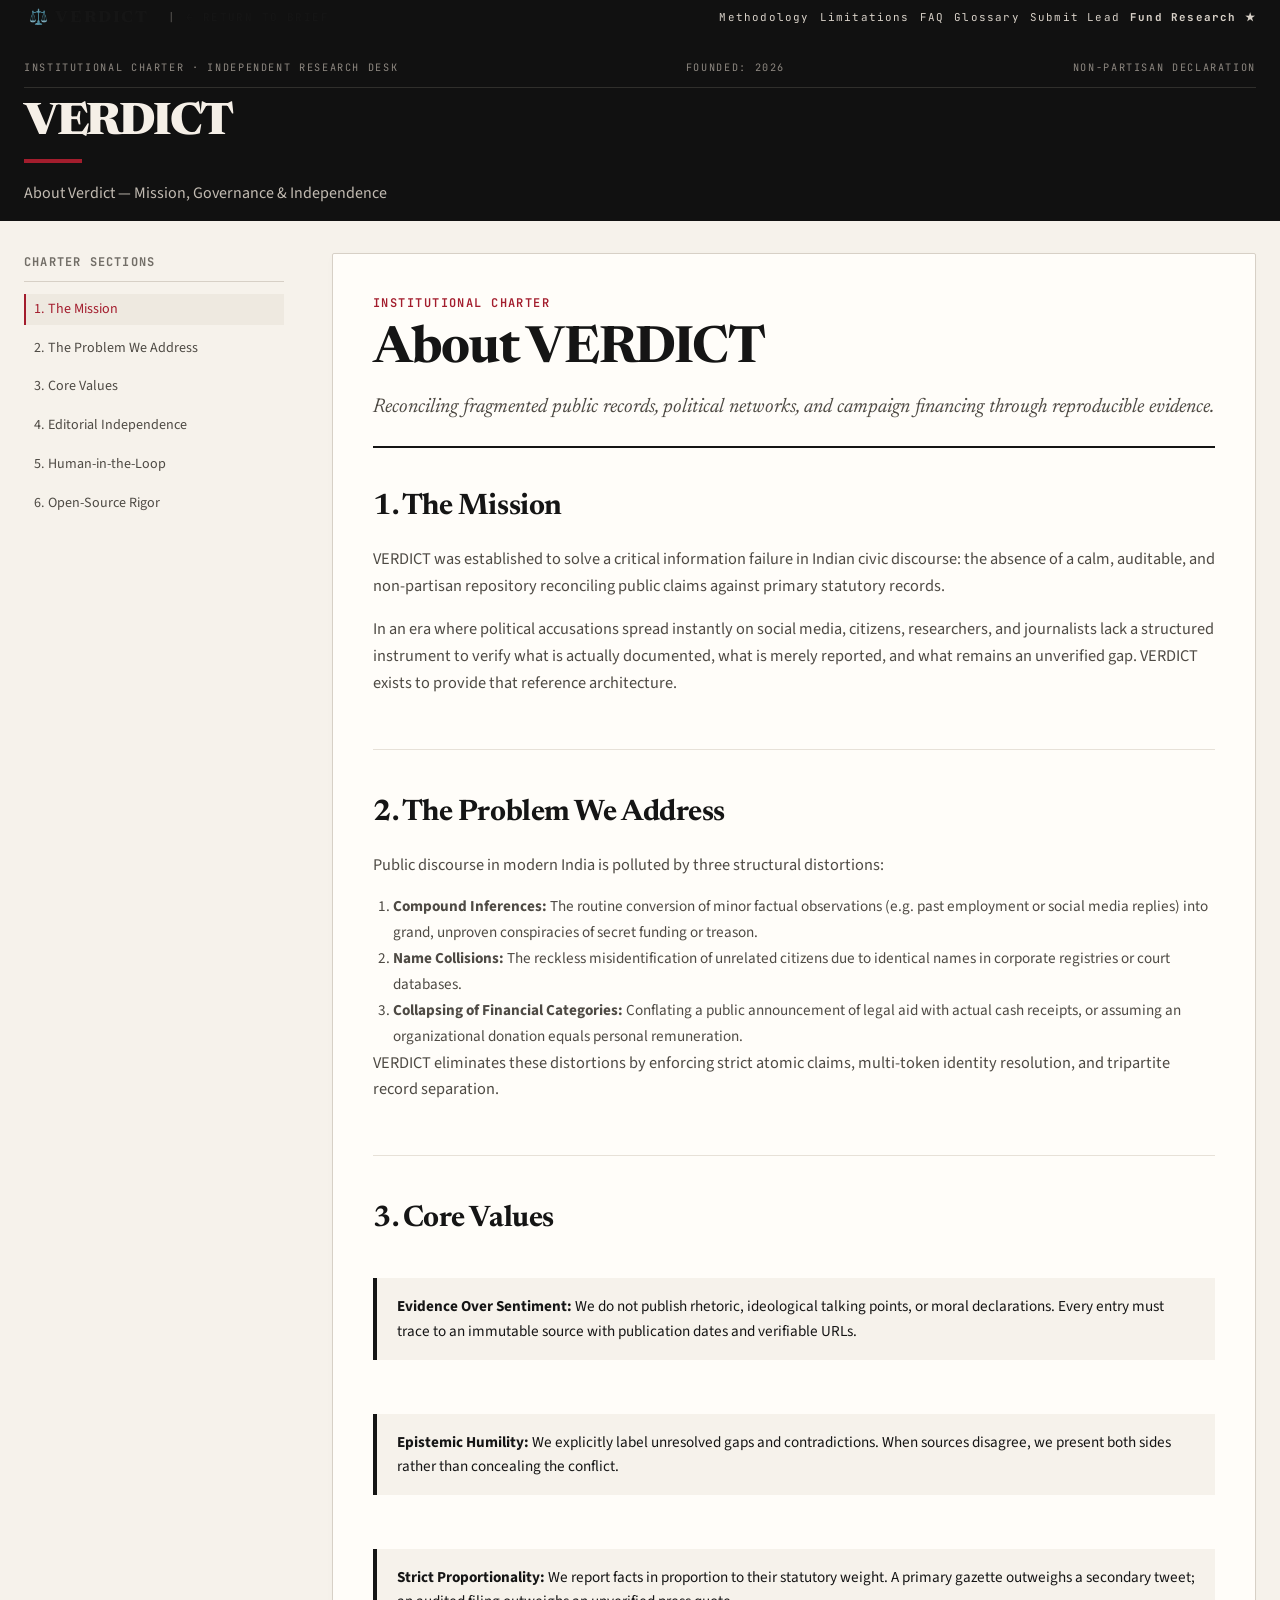
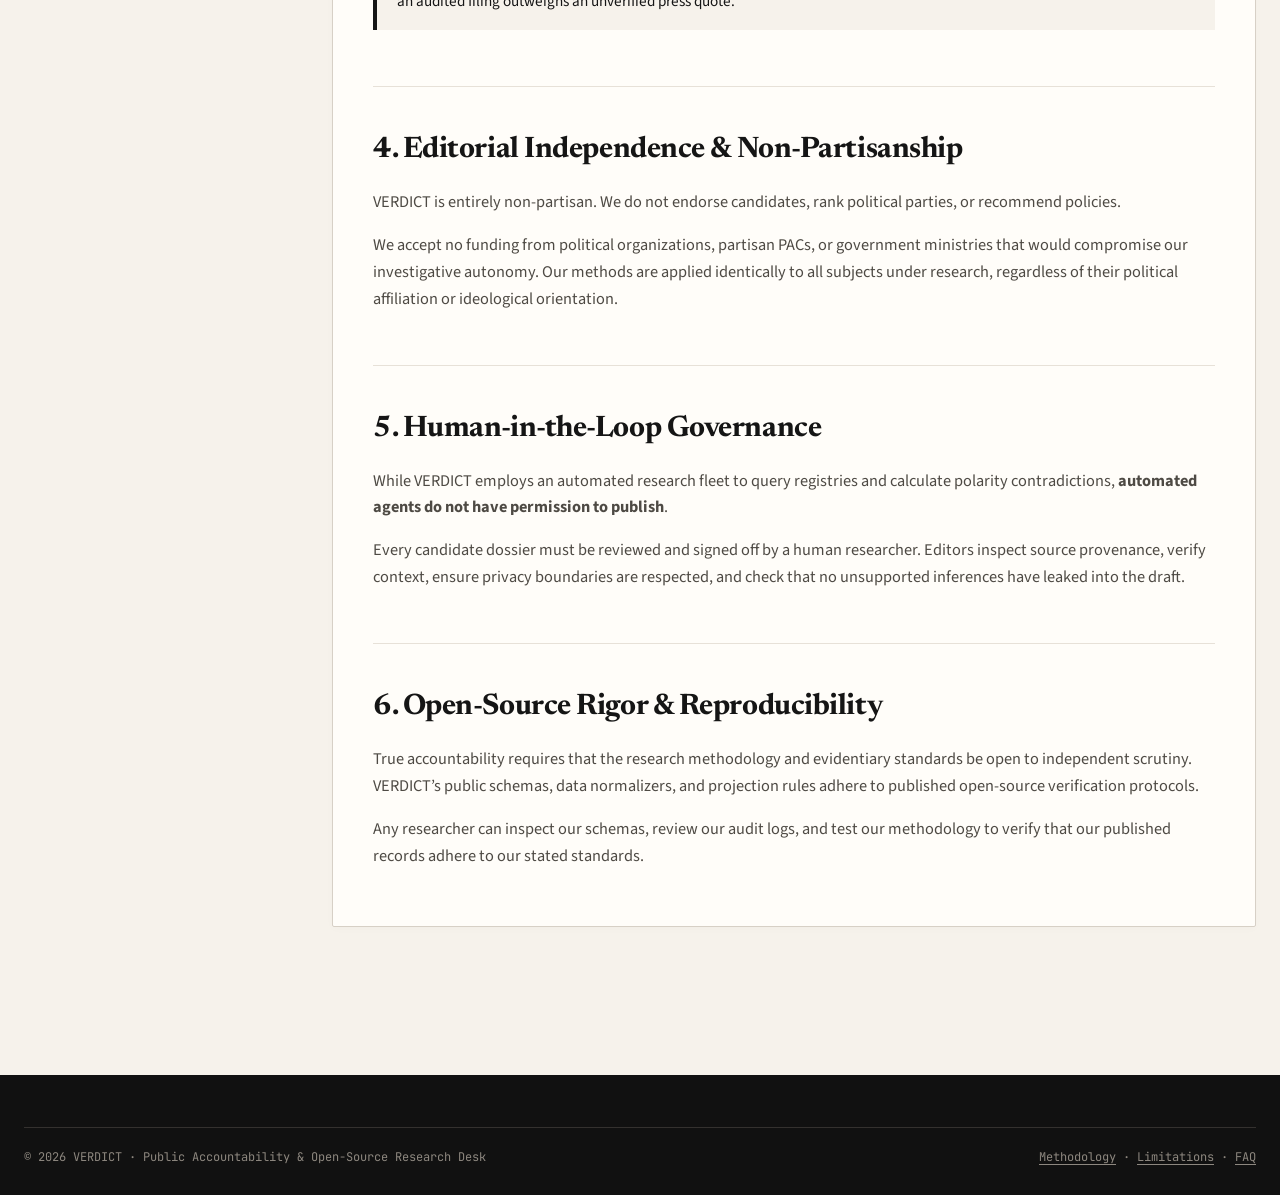
==== commit c6814be8: "feat(ui): update public site with historical X corpus, topic filters, and candidate comparison modal" ====
--- a/about.html
+++ b/about.html
@@ -15,8 +15,13 @@
   <aside class="top-utility" aria-label="Publication status">
     <div class="top-utility-inner">
       <div class="utility-left">
+        <a href="./" class="utility-brand-link" id="utility-brand-home" aria-label="VERDICT Home" title="VERDICT — Return to main page">
+          <span class="brand-glyph" aria-hidden="true">⚖️</span>
+          <span class="brand-wordmark">VERDICT</span>
+        </a>
+        <span class="utility-sep utility-brand-sep">|</span>
         <a href="./" class="live-pill" style="color: var(--ink);">
-          ← Return to VERDICT Portal
+          ← Return to Brief
         </a>
       </div>
       <div class="utility-right">
--- a/css/style.css
+++ b/css/style.css
@@ -112,6 +112,15 @@
   position: sticky;
   top: 0;
   z-index: 50;
+  transition: all 0.25s cubic-bezier(0.16, 1, 0.3, 1);
+}
+
+.top-utility.is-scrolled {
+  background: rgba(255, 255, 255, 0.98);
+  backdrop-filter: blur(12px);
+  -webkit-backdrop-filter: blur(12px);
+  border-bottom: 1px solid var(--border-strong);
+  box-shadow: 0 4px 20px rgba(0, 0, 0, 0.08);
 }
 
 .top-utility-inner {
@@ -122,12 +131,115 @@
   justify-content: space-between;
   align-items: center;
   gap: 16px;
+  transition: padding 0.2s ease;
+}
+
+.top-utility.is-scrolled .top-utility-inner {
+  padding: 6px 24px;
 }
 
 .utility-left {
   display: flex;
   align-items: center;
-  gap: 16px;
+  gap: 12px;
+}
+
+/* Brand Link in Top Utility Bar */
+.utility-brand-link {
+  display: inline-flex;
+  align-items: center;
+  gap: 6px;
+  font-family: var(--font-display, 'Cinzel', serif);
+  font-size: 1.02rem;
+  font-weight: 900;
+  letter-spacing: 0.08em;
+  color: var(--ink);
+  text-decoration: none;
+  padding: 2px 8px 2px 4px;
+  border-radius: var(--radius-xs);
+  border: 1px solid transparent;
+  transition: all 0.2s cubic-bezier(0.16, 1, 0.3, 1);
+  cursor: pointer;
+  user-select: none;
+  line-height: 1;
+}
+
+.utility-brand-link:hover {
+  color: var(--accent);
+  background: var(--bg-subtle);
+  border-color: var(--border);
+}
+
+.utility-brand-link .brand-glyph {
+  font-size: 0.95rem;
+  line-height: 1;
+  display: inline-block;
+  transition: transform 0.25s cubic-bezier(0.16, 1, 0.3, 1);
+}
+
+.utility-brand-link:hover .brand-glyph {
+  transform: scale(1.15) rotate(-6deg);
+}
+
+.utility-brand-link .brand-wordmark {
+  font-family: var(--font-display, 'Cinzel', serif);
+  font-weight: 900;
+  letter-spacing: 0.1em;
+  line-height: 1;
+}
+
+.brand-top-indicator {
+  display: inline-flex;
+  align-items: center;
+  font-family: var(--font-mono);
+  font-size: 0.62rem;
+  font-weight: 700;
+  letter-spacing: 0.04em;
+  color: #fff;
+  background: var(--ink);
+  border-radius: 2px;
+  padding: 1px 4px;
+  line-height: 1.2;
+  opacity: 0;
+  transform: translateX(-4px);
+  transition: all 0.2s ease;
+  pointer-events: none;
+}
+
+/* When Scrolled Down: Emphasize Brand as Return to Top / Main Page Anchor */
+.top-utility.is-scrolled .utility-brand-link {
+  color: var(--ink);
+  background: var(--bg);
+  border-color: var(--border-strong);
+  box-shadow: 0 1px 3px rgba(0, 0, 0, 0.06);
+}
+
+.top-utility.is-scrolled .utility-brand-link:hover {
+  color: #fff;
+  background: var(--accent);
+  border-color: var(--accent);
+}
+
+.top-utility.is-scrolled .utility-brand-link:hover .brand-top-indicator {
+  opacity: 1;
+  transform: translateX(0);
+  background: rgba(255, 255, 255, 0.25);
+  color: #fff;
+}
+
+@media (max-width: 900px) {
+  .utility-meta-item, .utility-meta-item + .utility-sep {
+    display: none;
+  }
+}
+
+@media (max-width: 640px) {
+  .top-utility-inner {
+    padding: 6px 12px;
+  }
+  .utility-brand-link .brand-wordmark {
+    font-size: 0.88rem;
+  }
 }
 
 .live-pill {
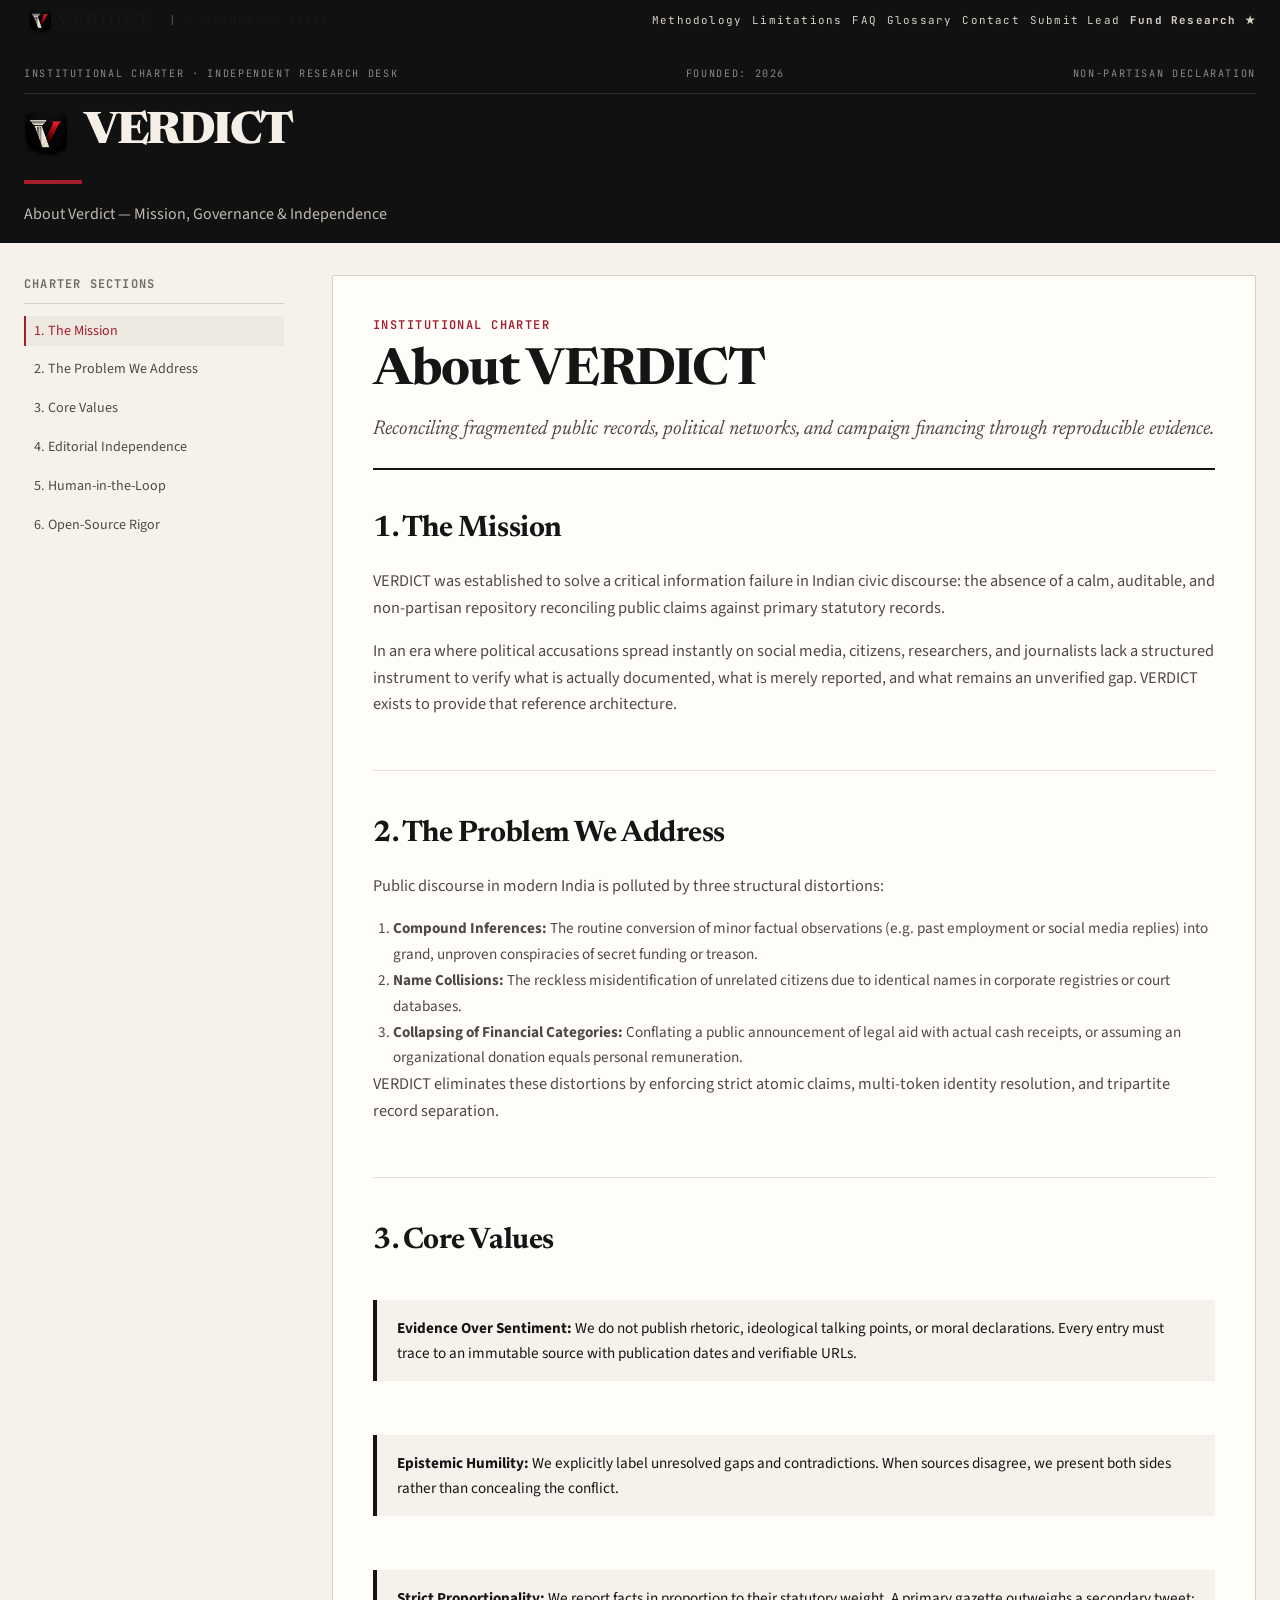
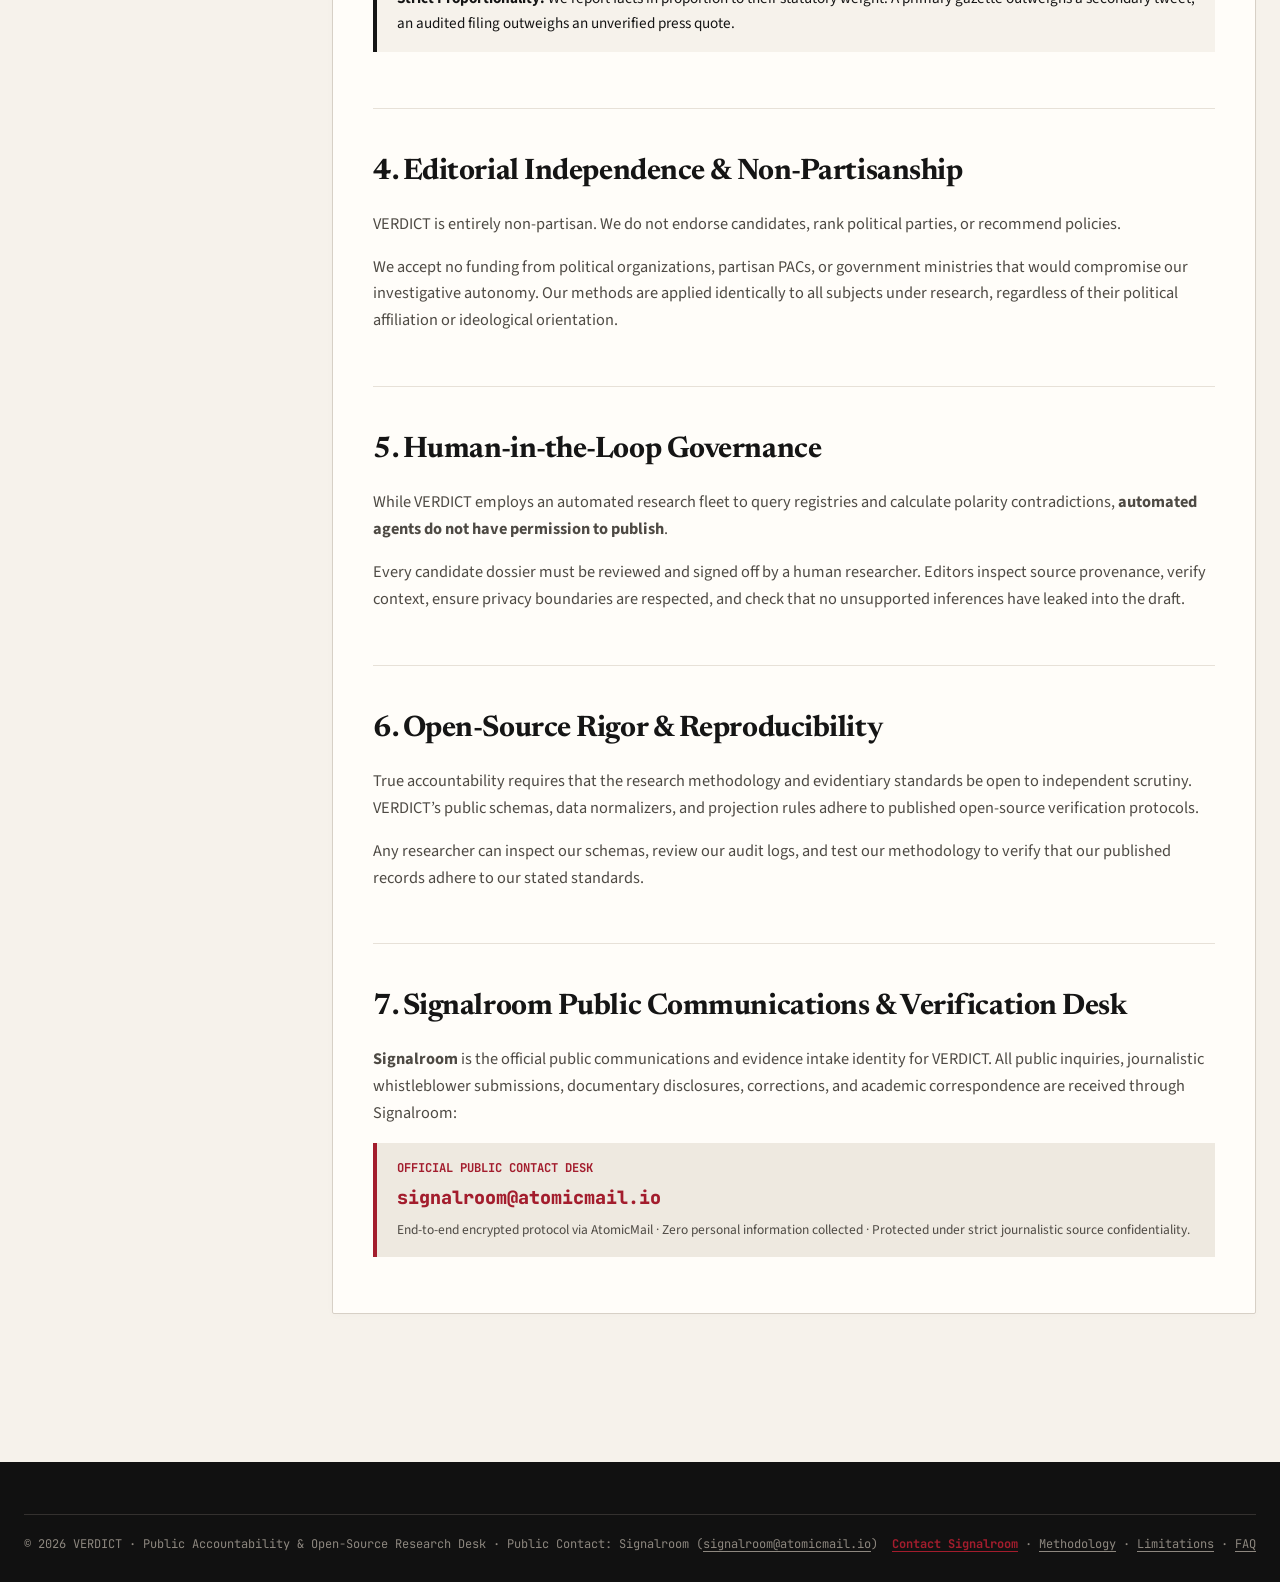
==== commit 5011915a: "feat(branding): deploy Signalroom desk, logo emblem, and favicon to production" ====
--- a/about.html
+++ b/about.html
@@ -7,7 +7,8 @@
   <title>About VERDICT · Institutional Charter &amp; Mission</title>
   <meta name="description" content="The mission, governance, and institutional charter of VERDICT: independent, evidence-first public accountability research in India.">
   <link rel="stylesheet" href="./css/style.css">
-  <link rel="icon" href="data:image/svg+xml,<svg xmlns=%22http://www.w3.org/2000/svg%22 viewBox=%220 0 100 100%22><text y=%22.9em%22 font-size=%2290%22>⚖️</text></svg>">
+  <link rel="icon" type="image/png" href="./assets/favicon.png">
+  <link rel="apple-touch-icon" href="./assets/favicon.png">
 </head>
 <body>
 
@@ -16,7 +17,7 @@
     <div class="top-utility-inner">
       <div class="utility-left">
         <a href="./" class="utility-brand-link" id="utility-brand-home" aria-label="VERDICT Home" title="VERDICT — Return to main page">
-          <span class="brand-glyph" aria-hidden="true">⚖️</span>
+          <img src="./assets/verdict-logo.png" alt="" class="brand-logo-img" aria-hidden="true">
           <span class="brand-wordmark">VERDICT</span>
         </a>
         <span class="utility-sep utility-brand-sep">|</span>
@@ -29,6 +30,7 @@
         <a href="./limitations.html">Limitations</a>
         <a href="./faq.html">FAQ</a>
         <a href="./glossary.html">Glossary</a>
+        <a href="./#contact">Contact</a>
         <a href="./contribute.html">Submit Lead</a>
         <a href="./fund.html" style="color: var(--accent); font-weight: 700;">Fund Research ★</a>
       </div>
@@ -44,7 +46,9 @@
         <span>NON-PARTISAN DECLARATION</span>
       </div>
       <h1 class="masthead-brand" style="font-size: 2.8rem; margin: 6px 0;">
-        <a href="./">VERDICT</a>
+        <a href="./" style="display: inline-flex; align-items: center;">
+          <img src="./assets/verdict-logo.png" alt="VERDICT emblem" class="masthead-emblem" style="width: 44px; height: 44px; margin-bottom: 0;">VERDICT
+        </a>
       </h1>
       <p class="masthead-descriptor" style="margin-bottom: 0;">
         About Verdict — Mission, Governance &amp; Independence
@@ -152,6 +156,26 @@
           </p>
         </section>
 
+        <!-- Section 7 -->
+        <section id="contact-desk" class="doc-section">
+          <h2>7. Signalroom Public Communications &amp; Verification Desk</h2>
+          <p>
+            <strong>Signalroom</strong> is the official public communications and evidence intake identity for VERDICT. 
+            All public inquiries, journalistic whistleblower submissions, documentary disclosures, corrections, and academic correspondence are received through Signalroom:
+          </p>
+          <div style="background: var(--bg-subtle); border-left: 4px solid var(--accent); padding: 16px 20px; margin: 16px 0; border-radius: var(--radius-xs);">
+            <div style="font-family: var(--font-mono); font-size: 0.76rem; font-weight: 700; color: var(--accent); text-transform: uppercase; margin-bottom: 4px;">
+              OFFICIAL PUBLIC CONTACT DESK
+            </div>
+            <div style="font-family: var(--font-mono); font-size: 1.15rem; font-weight: 800;">
+              <a href="mailto:signalroom@atomicmail.io" style="color: var(--accent); text-decoration: none;">signalroom@atomicmail.io</a>
+            </div>
+            <p style="font-size: 0.84rem; color: var(--ink-secondary); margin: 6px 0 0;">
+              End-to-end encrypted protocol via AtomicMail · Zero personal information collected · Protected under strict journalistic source confidentiality.
+            </p>
+          </div>
+        </section>
+
       </article>
     </div>
   </main>
@@ -160,8 +184,8 @@
   <footer class="site-footer">
     <div class="footer-inner">
       <div class="footer-bottom">
-        <span>&copy; 2026 VERDICT · Public Accountability &amp; Open-Source Research Desk</span>
-        <span><a href="./methodology.html" style="text-decoration: underline;">Methodology</a> · <a href="./limitations.html" style="text-decoration: underline;">Limitations</a> · <a href="./faq.html" style="text-decoration: underline;">FAQ</a></span>
+        <span>&copy; 2026 VERDICT · Public Accountability &amp; Open-Source Research Desk · Public Contact: Signalroom (<a href="mailto:signalroom@atomicmail.io" style="color: inherit; text-decoration: underline;">signalroom@atomicmail.io</a>)</span>
+        <span><a href="./#contact" style="text-decoration: underline; color: var(--accent); font-weight: 700;">Contact Signalroom</a> · <a href="./methodology.html" style="text-decoration: underline;">Methodology</a> · <a href="./limitations.html" style="text-decoration: underline;">Limitations</a> · <a href="./faq.html" style="text-decoration: underline;">FAQ</a></span>
       </div>
     </div>
   </footer>
--- a/css/style.css
+++ b/css/style.css
@@ -2864,7 +2864,233 @@
   .contribute-banner { padding: 24px; }
 }
 
+/* ==========================================================================
+   VERDICT Logo & Brand Emblem
+   ========================================================================== */
+.brand-logo-img {
+  width: 22px;
+  height: 22px;
+  object-fit: cover;
+  border-radius: 4px;
+  vertical-align: middle;
+  display: inline-block;
+  box-shadow: 0 1px 3px rgba(0, 0, 0, 0.2);
+  transition: transform 0.2s ease;
+}
+
+.utility-brand-link:hover .brand-logo-img {
+  transform: scale(1.08);
+}
+
+.masthead-emblem {
+  width: clamp(46px, 5.5vw, 68px);
+  height: clamp(46px, 5.5vw, 68px);
+  object-fit: cover;
+  border-radius: 8px;
+  vertical-align: middle;
+  display: inline-block;
+  margin-right: clamp(8px, 1.5vw, 16px);
+  box-shadow: 0 6px 18px rgba(0, 0, 0, 0.16);
+  border: 1px solid rgba(0, 0, 0, 0.15);
+  margin-bottom: 6px;
+}
+
+/* ==========================================================================
+   Dedicated Contact Section: Signalroom
+   ========================================================================== */
+.contact-section {
+  margin: 48px 0 32px;
+}
+
+.contact-card {
+  background: var(--surface);
+  border: 1px solid var(--border);
+  border-top: 4px solid var(--accent);
+  border-radius: var(--radius-sm);
+  padding: 40px 36px;
+  box-shadow: 0 4px 20px rgba(0, 0, 0, 0.04);
+}
+
+.contact-kicker-row {
+  display: flex;
+  justify-content: space-between;
+  align-items: center;
+  flex-wrap: wrap;
+  gap: 10px;
+  margin-bottom: 8px;
+}
+
+.contact-title {
+  font-family: var(--font-serif);
+  font-size: clamp(2rem, 4vw, 2.75rem);
+  font-weight: 700;
+  color: var(--ink);
+  letter-spacing: -0.02em;
+  margin: 0 0 12px;
+  line-height: 1.15;
+}
+
+.contact-dek {
+  font-size: 1.08rem;
+  color: var(--ink-secondary);
+  line-height: 1.55;
+  max-width: 820px;
+  margin: 0 0 28px;
+}
+
+.contact-body-grid {
+  display: grid;
+  grid-template-columns: 1fr;
+  gap: 24px;
+  margin-bottom: 24px;
+}
+
+.contact-channel-box {
+  background: var(--bg-subtle);
+  border: 1px solid var(--border-strong);
+  border-radius: var(--radius-xs);
+  padding: 24px 28px;
+}
+
+.channel-label {
+  font-family: var(--font-mono);
+  font-size: 0.74rem;
+  font-weight: 700;
+  letter-spacing: 0.08em;
+  text-transform: uppercase;
+  color: var(--accent);
+  margin-bottom: 12px;
+}
+
+.channel-email-wrap {
+  display: flex;
+  align-items: center;
+  flex-wrap: wrap;
+  gap: 14px;
+  margin-bottom: 10px;
+}
+
+.channel-email-link {
+  display: inline-flex;
+  align-items: center;
+  gap: 10px;
+  font-family: var(--font-mono);
+  font-size: clamp(1.15rem, 3vw, 1.65rem);
+  font-weight: 800;
+  color: var(--accent);
+  text-decoration: none;
+  border-bottom: 2px solid transparent;
+  transition: all 0.15s ease;
+  word-break: break-all;
+}
+
+.channel-email-link:hover {
+  color: #7f1d1d;
+  border-bottom-color: #7f1d1d;
+}
+
+.channel-email-link .email-icon {
+  font-size: 1.4rem;
+  line-height: 1;
+}
+
+.copy-email-btn {
+  background: var(--ink);
+  color: #fff;
+  border: 1px solid var(--ink);
+  border-radius: var(--radius-xs);
+  padding: 8px 16px;
+  font-family: var(--font-mono);
+  font-size: 0.8rem;
+  font-weight: 700;
+  cursor: pointer;
+  transition: all 0.15s ease;
+}
+
+.copy-email-btn:hover {
+  background: var(--accent);
+  border-color: var(--accent);
+}
+
+.channel-hint {
+  font-size: 0.84rem;
+  color: var(--ink-muted);
+  margin: 0;
+  line-height: 1.45;
+}
+
+.contact-protocols-grid {
+  display: grid;
+  grid-template-columns: repeat(3, 1fr);
+  gap: 16px;
+}
+
+.protocol-card {
+  background: var(--surface);
+  border: 1px solid var(--border);
+  border-radius: var(--radius-xs);
+  padding: 18px;
+  transition: border-color 0.15s ease;
+}
+
+.protocol-card:hover {
+  border-color: var(--ink-muted);
+}
+
+.protocol-num {
+  font-family: var(--font-mono);
+  font-size: 0.72rem;
+  font-weight: 800;
+  color: var(--accent);
+  margin-bottom: 6px;
+}
+
+.protocol-title {
+  font-family: var(--font-serif);
+  font-size: 1.05rem;
+  font-weight: 700;
+  color: var(--ink);
+  margin-bottom: 6px;
+  line-height: 1.3;
+}
+
+.protocol-text {
+  font-size: 0.84rem;
+  color: var(--ink-secondary);
+  line-height: 1.45;
+  margin: 0;
+}
+
+.contact-footer-notice {
+  display: flex;
+  align-items: flex-start;
+  gap: 12px;
+  background: #fdfaf6;
+  border: 1px solid #ebd9c8;
+  border-left: 4px solid var(--accent);
+  border-radius: var(--radius-xs);
+  padding: 14px 18px;
+  font-size: 0.82rem;
+  color: var(--ink-secondary);
+  line-height: 1.5;
+}
+
+.contact-footer-notice .notice-icon {
+  font-size: 1.1rem;
+  line-height: 1;
+}
+
+@media (max-width: 900px) {
+  .contact-protocols-grid {
+    grid-template-columns: 1fr;
+  }
+  .contact-card {
+    padding: 28px 20px;
+  }
+}
+
 @media (prefers-reduced-motion: reduce) {
   html { scroll-behavior: auto; }
   .showcase-card:hover, .btn-primary:hover { transform: none; }
 }
+
